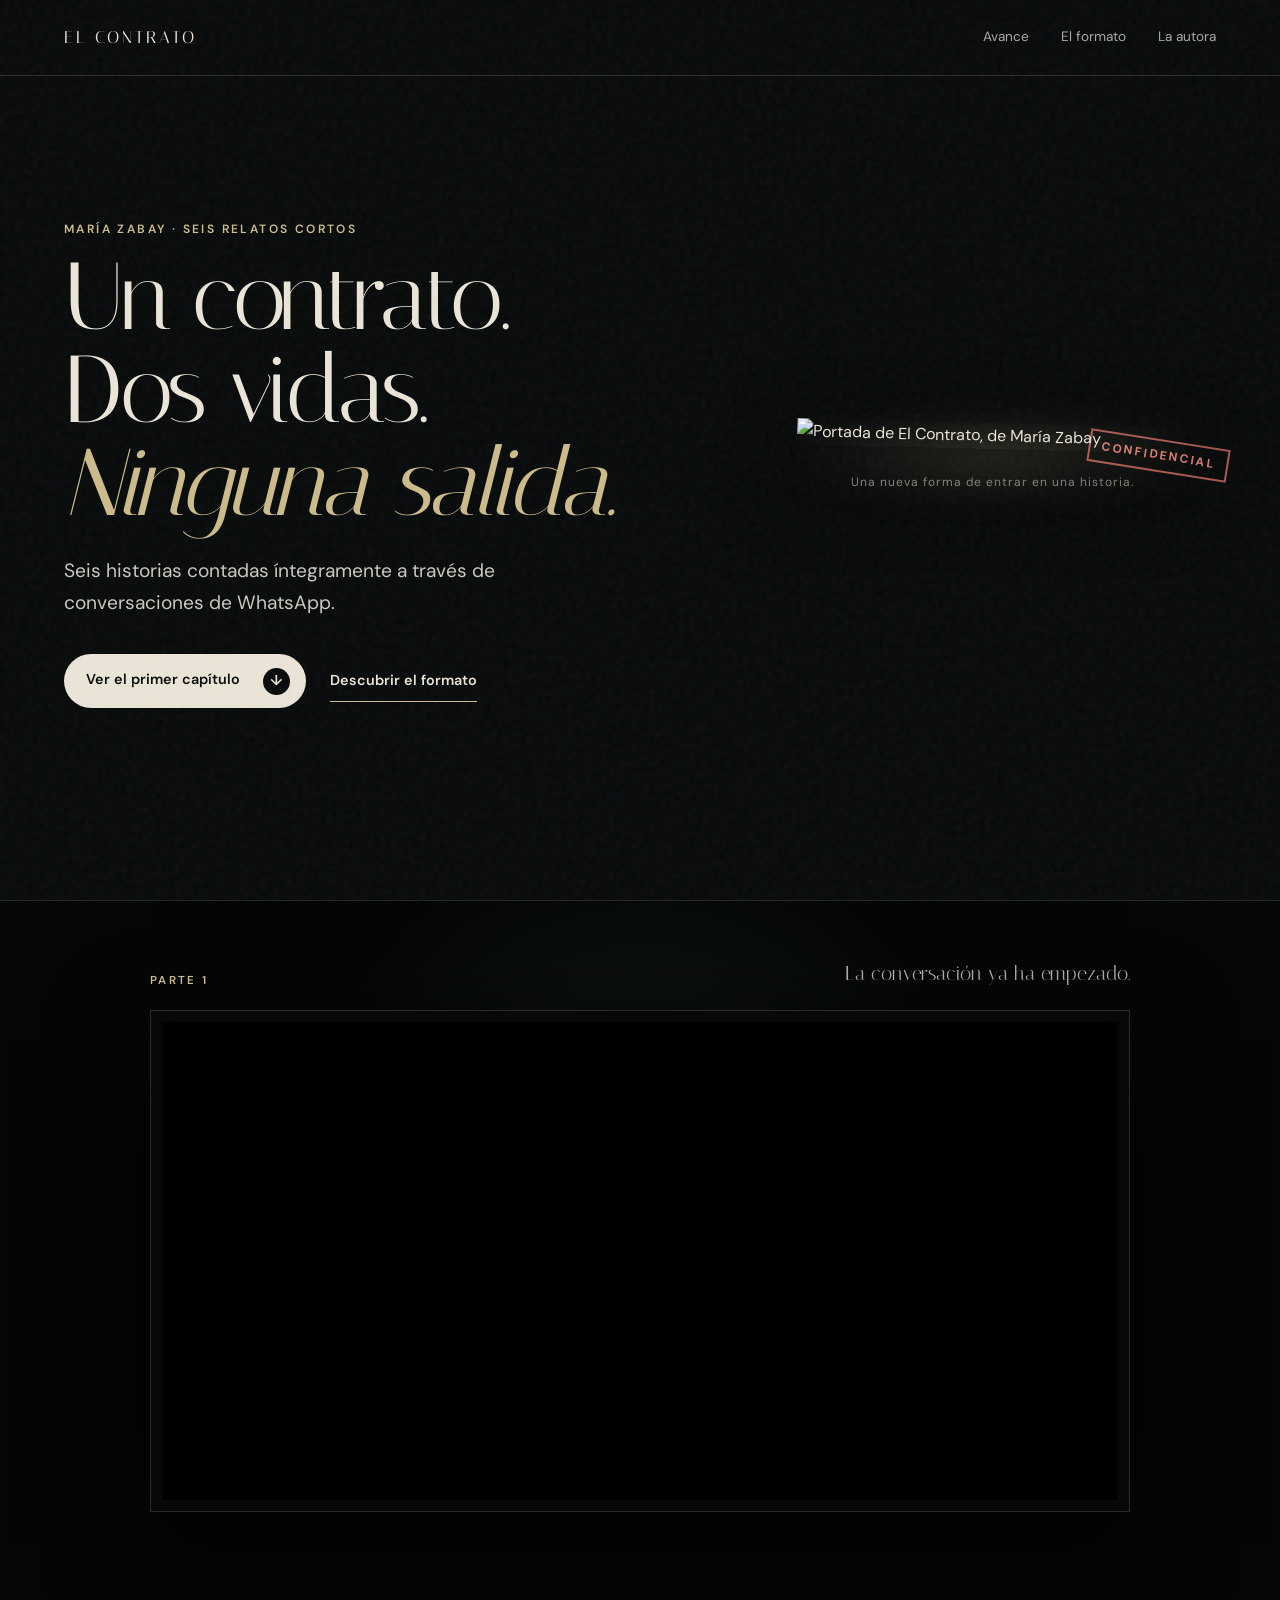
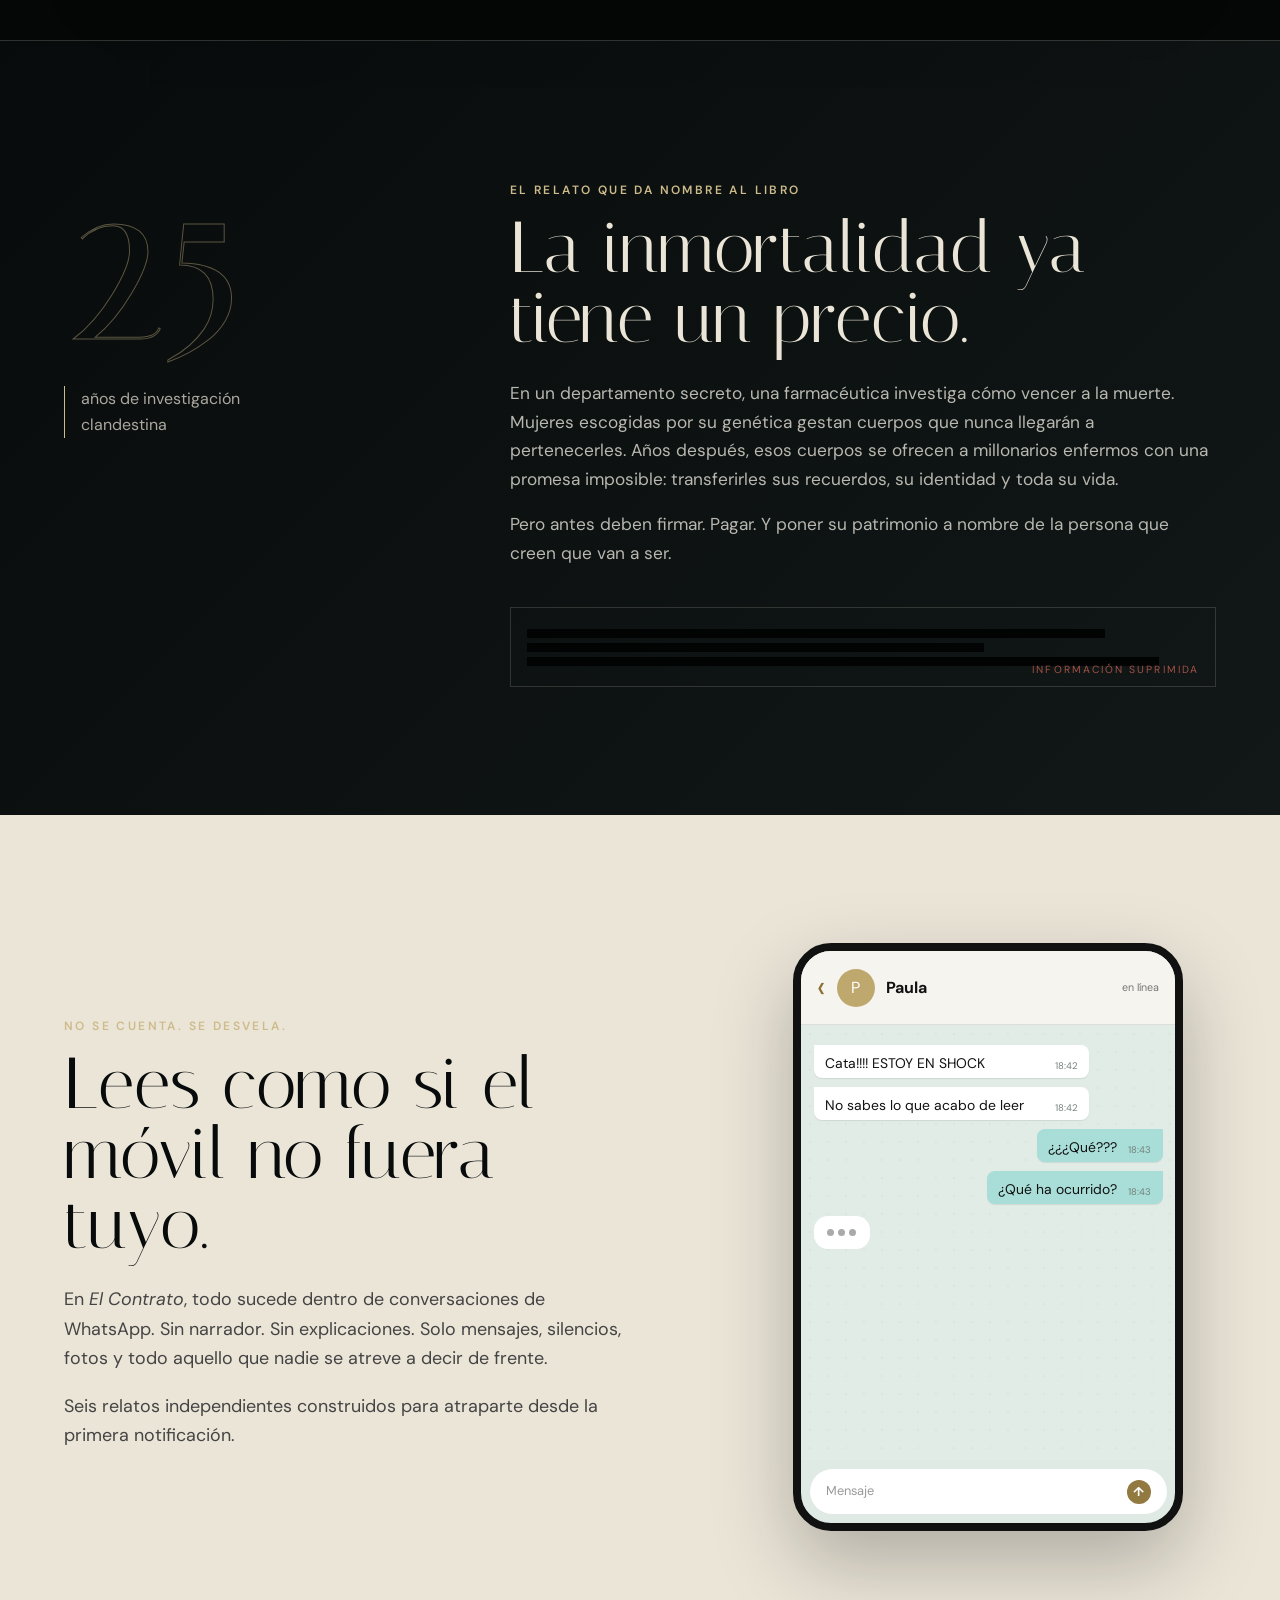
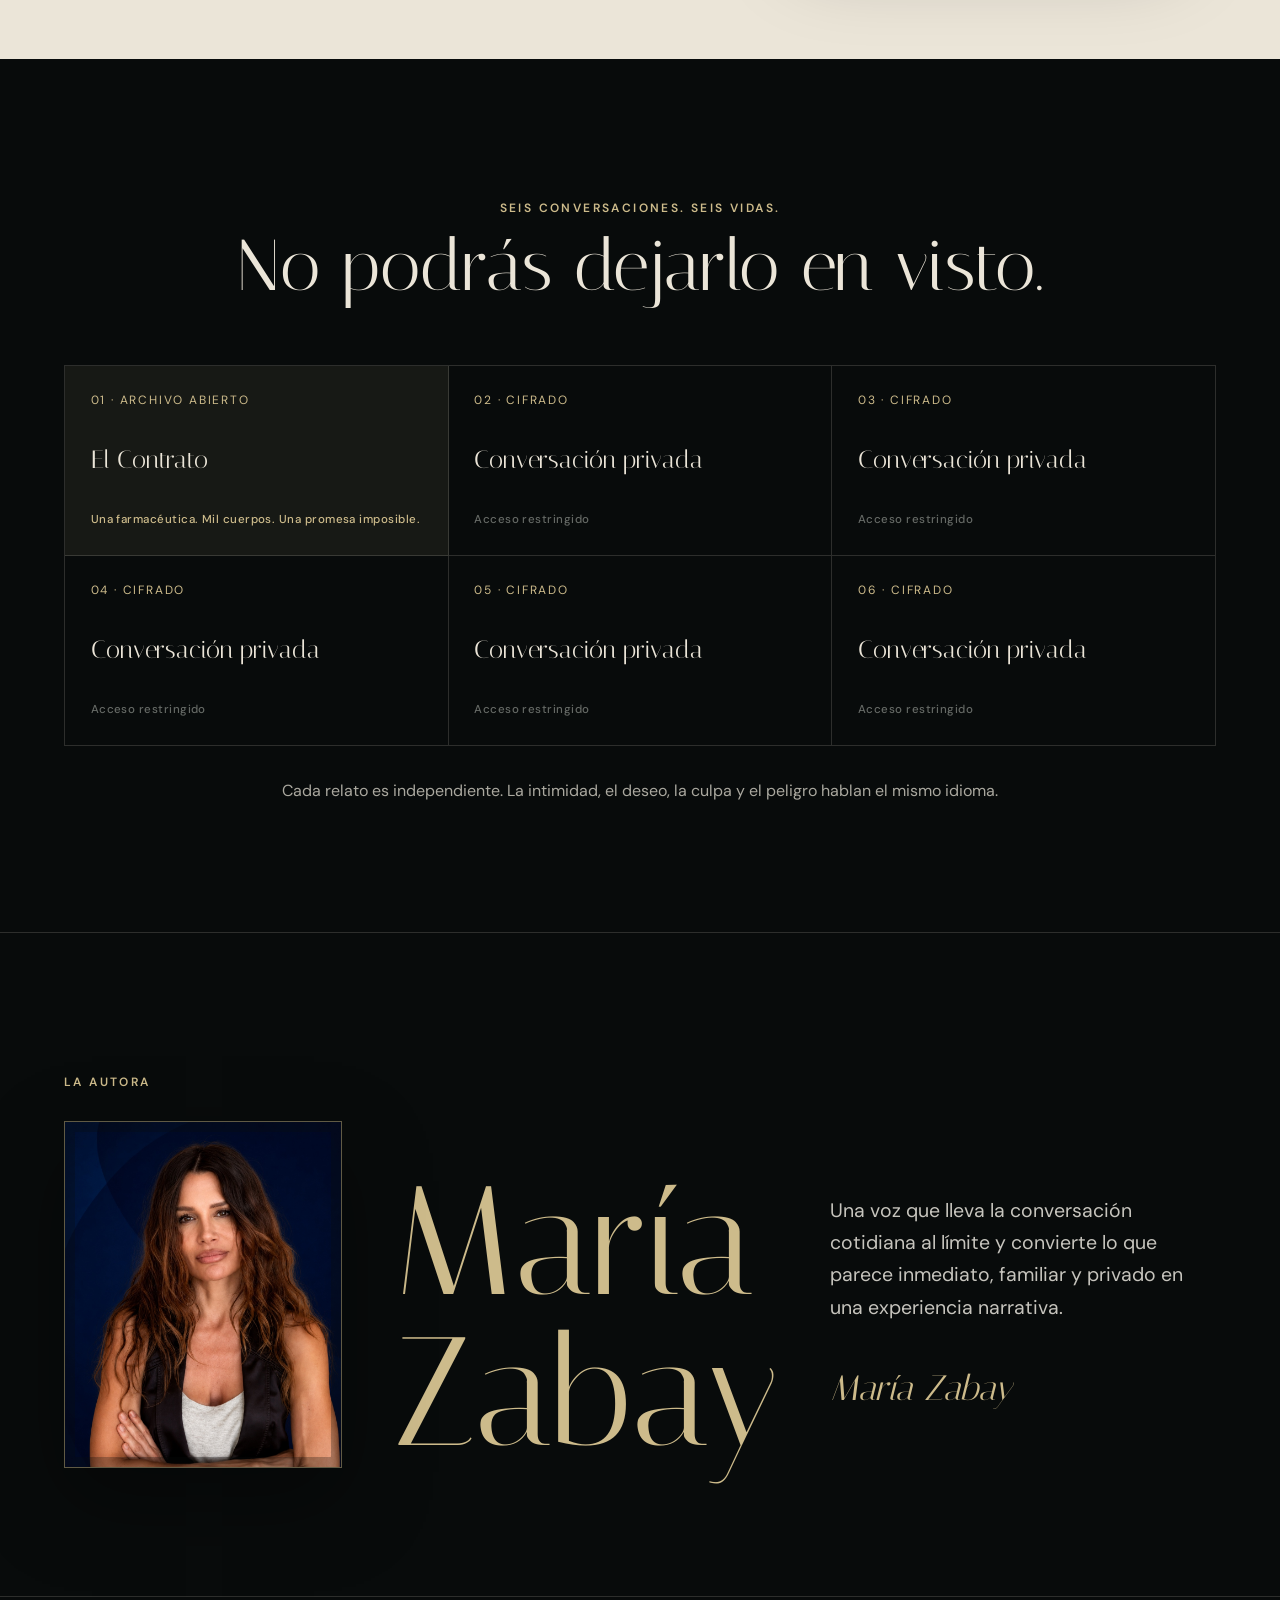
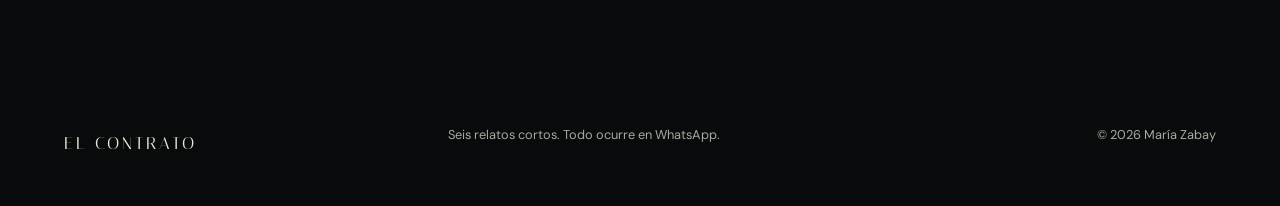
==== index.html @ 51f06c22 "Add files via upload" ====
<!doctype html>
<html lang="es">
<head>
  <meta charset="utf-8">
  <meta name="viewport" content="width=device-width, initial-scale=1">
  <title>El Contrato — María Zabay</title>
  <meta name="description" content="Seis relatos cortos contados íntegramente a través de conversaciones de WhatsApp. Una obra de María Zabay.">
  <meta name="theme-color" content="#080b0b">
  <link rel="preconnect" href="https://fonts.googleapis.com">
  <link rel="preconnect" href="https://fonts.gstatic.com" crossorigin>
  <link href="https://fonts.googleapis.com/css2?family=DM+Sans:wght@400;500;600&family=Italiana&display=swap" rel="stylesheet">
  <link rel="icon" type="image/svg+xml" href="data:image/svg+xml,%3Csvg xmlns='http://www.w3.org/2000/svg' viewBox='0 0 64 64'%3E%3Crect width='64' height='64' rx='14' fill='%23080b0b'/%3E%3Cpath d='M15 17h34v23H31l-10 8v-8h-6z' fill='none' stroke='%23cdbb8b' stroke-width='4'/%3E%3C/svg%3E">
  <link rel="stylesheet" href="styles.css">
</head>
<body>
  <header class="topbar">
    <a class="brand" href="#inicio" aria-label="El Contrato, inicio">EL CONTRATO</a>
    <nav aria-label="Navegación principal">
      <a href="#avance">Avance</a>
      <a href="#formato">El formato</a>
      <a href="#autora">La autora</a>
    </nav>
  </header>

  <main>
    <section class="hero classified" id="inicio">
      <div class="hero-copy reveal">
        <p class="eyebrow">MARÍA ZABAY · SEIS RELATOS CORTOS</p>
        <h1>Un contrato.<br>Dos vidas.<br><em>Ninguna salida.</em></h1>
        <p class="intro">Seis historias contadas íntegramente a través de conversaciones de WhatsApp.</p>
        <div class="actions">
          <a class="button primary" href="#avance">Ver el primer capítulo <span>↓</span></a>
          <a class="button text" href="#formato">Descubrir el formato</a>
        </div>
      </div>
      <figure class="cover-wrap reveal">
        <span class="stamp">CONFIDENCIAL</span>
        <div class="halo"></div>
        <img src="cover.png" alt="Portada de El Contrato, de María Zabay">
        <figcaption>Una nueva forma de entrar en una historia.</figcaption>
      </figure>
    </section>

    <section class="trailer trailer-first" id="avance" aria-label="Comienzo de El Contrato">
      <div class="video-label reveal"><span>PARTE 1</span><p>La conversación ya ha empezado.</p></div>
      <div class="video-frame reveal">
        <video controls playsinline preload="metadata" poster="cover.png">
          <source src="trailer.mp4" type="video/mp4">
          Tu navegador no puede reproducir este vídeo.
        </video>
      </div>
    </section>

    <section class="secret" aria-labelledby="secret-title">
      <div class="secret-index reveal"><span>25</span><p>años de investigación clandestina</p></div>
      <div class="secret-copy reveal">
        <p class="eyebrow">EL RELATO QUE DA NOMBRE AL LIBRO</p>
        <h2 id="secret-title">La inmortalidad ya tiene un precio.</h2>
        <p>En un departamento secreto, una farmacéutica investiga cómo vencer a la muerte. Mujeres escogidas por su genética gestan cuerpos que nunca llegarán a pertenecerles. Años después, esos cuerpos se ofrecen a millonarios enfermos con una promesa imposible: transferirles sus recuerdos, su identidad y toda su vida.</p>
        <p>Pero antes deben firmar. Pagar. Y poner su patrimonio a nombre de la persona que creen que van a ser.</p>
        <div class="redaction" aria-label="Información clasificada"><i></i><i></i><i></i><span>INFORMACIÓN SUPRIMIDA</span></div>
      </div>
    </section>

    <section class="format" id="formato">
      <div class="section-copy reveal">
        <p class="eyebrow">NO SE CUENTA. SE DESVELA.</p>
        <h2>Lees como si el móvil no fuera tuyo.</h2>
        <p>En <em>El Contrato</em>, todo sucede dentro de conversaciones de WhatsApp. Sin narrador. Sin explicaciones. Solo mensajes, silencios, fotos y todo aquello que nadie se atreve a decir de frente.</p>
        <p>Seis relatos independientes construidos para atraparte desde la primera notificación.</p>
      </div>

      <div class="phone reveal" aria-label="Ejemplo de una conversación de El Contrato">
        <div class="phone-head"><span class="back">‹</span><span class="avatar">P</span><strong>Paula</strong><span class="online">en línea</span></div>
        <div class="chat">
          <div class="message received">Cata!!!! ESTOY EN SHOCK <time>18:42</time></div>
          <div class="message received">No sabes lo que acabo de leer <time>18:42</time></div>
          <div class="message sent">¿¿¿Qué??? <time>18:43</time></div>
          <div class="message sent">¿Qué ha ocurrido? <time>18:43</time></div>
          <div class="typing" aria-label="Paula está escribiendo"><i></i><i></i><i></i></div>
        </div>
        <div class="composer"><span>Mensaje</span><b>↑</b></div>
      </div>
    </section>

    <section class="stories" aria-labelledby="stories-title">
      <div class="stories-head reveal">
        <p class="eyebrow">SEIS CONVERSACIONES. SEIS VIDAS.</p>
        <h2 id="stories-title">No podrás dejarlo en visto.</h2>
      </div>
      <div class="story-grid reveal">
        <article class="active-thread"><span>01 · ARCHIVO ABIERTO</span><p>El Contrato</p><b>Una farmacéutica. Mil cuerpos. Una promesa imposible.</b></article>
        <article><span>02 · CIFRADO</span><p>Conversación privada</p><b>Acceso restringido</b></article>
        <article><span>03 · CIFRADO</span><p>Conversación privada</p><b>Acceso restringido</b></article>
        <article><span>04 · CIFRADO</span><p>Conversación privada</p><b>Acceso restringido</b></article>
        <article><span>05 · CIFRADO</span><p>Conversación privada</p><b>Acceso restringido</b></article>
        <article><span>06 · CIFRADO</span><p>Conversación privada</p><b>Acceso restringido</b></article>
      </div>
      <p class="truth-note">Cada relato es independiente. La intimidad, el deseo, la culpa y el peligro hablan el mismo idioma.</p>
    </section>

    <section class="author" id="autora">
      <p class="eyebrow reveal">LA AUTORA</p>
      <div class="author-row reveal">
        <figure class="author-photo">
          <img src="maria-zabay.jpeg" alt="Retrato de María Zabay">
        </figure>
        <h2>María<br>Zabay</h2>
        <div>
          <p>Una voz que lleva la conversación cotidiana al límite y convierte lo que parece inmediato, familiar y privado en una experiencia narrativa.</p>
          <p class="signature">María Zabay</p>
        </div>
      </div>
    </section>
  </main>

  <footer>
    <a class="brand" href="#inicio">EL CONTRATO</a>
    <p>Seis relatos cortos. Todo ocurre en WhatsApp.</p>
    <p class="copyright">© <span id="year"></span> María Zabay</p>
  </footer>

  <script src="script.js"></script>
</body>
</html>
---- styles.css ----
:root {
  --ink: #080b0b;
  --panel: #101515;
  --paper: #ebe5d8;
  --muted: #aaa89f;
  --gold: #cdbb8b;
  --aqua: #a9ded8;
  --line: rgba(235,229,216,.16);
}
* { box-sizing: border-box; }
html { scroll-behavior: smooth; }
body { margin: 0; background: var(--ink); color: var(--paper); font-family: "DM Sans", sans-serif; font-size: 16px; line-height: 1.65; }
body::before { content:""; position: fixed; inset: 0; pointer-events: none; opacity:.05; z-index:9; background-image:url("data:image/svg+xml,%3Csvg viewBox='0 0 180 180' xmlns='http://www.w3.org/2000/svg'%3E%3Cfilter id='n'%3E%3CfeTurbulence type='fractalNoise' baseFrequency='.85' numOctaves='3' stitchTiles='stitch'/%3E%3C/filter%3E%3Crect width='100%25' height='100%25' filter='url(%23n)' opacity='.8'/%3E%3C/svg%3E"); }
a { color: inherit; text-decoration: none; }
.topbar { height: 76px; display:flex; align-items:center; justify-content:space-between; padding: 0 5vw; position:absolute; z-index:5; width:100%; border-bottom:1px solid var(--line); }
.brand { font-family:"Italiana", serif; letter-spacing:.18em; font-size:1.05rem; }
nav { display:flex; gap:2rem; color:var(--muted); font-size:.85rem; }
nav a:hover { color:var(--paper); }
main > section { padding: 8rem max(5vw, 2rem); }
.hero { min-height:100svh; padding-top:9rem; display:grid; grid-template-columns:1.1fr .8fr; align-items:center; gap:7vw; overflow:hidden; }
.eyebrow { color:var(--gold); letter-spacing:.2em; font-weight:600; font-size:.75rem; }
h1,h2 { font-family:"Italiana", serif; font-weight:400; line-height:.98; margin:.5rem 0 1.6rem; }
h1 { font-size:clamp(3.8rem, 7.4vw, 8rem); letter-spacing:-.035em; }
h1 em { color:var(--gold); font-weight:400; }
h2 { font-size:clamp(3rem, 5.6vw, 6rem); }
.intro { color:#cbc8bf; max-width:34rem; font-size:clamp(1.05rem, 1.5vw, 1.3rem); }
.actions { display:flex; align-items:center; gap:1.5rem; margin-top:2.2rem; }
.button { font-weight:600; font-size:.9rem; }
.button.primary { display:inline-flex; gap:1.4rem; background:var(--paper); color:var(--ink); padding:.85rem 1rem .85rem 1.4rem; border-radius:999px; }
.button.primary span { display:grid; place-items:center; width:1.7rem; height:1.7rem; border-radius:50%; background:var(--ink); color:var(--paper); }
.button.text { border-bottom:1px solid var(--gold); padding:.55rem 0; }
.cover-wrap { position:relative; margin:0 auto; width:min(100%, 390px); }
.stamp{position:absolute;z-index:3;right:-2.6rem;top:1rem;border:2px solid #a45147;color:#d57568;padding:.3rem .7rem;font-weight:700;font-size:.75rem;letter-spacing:.18em;transform:rotate(9deg);mix-blend-mode:screen}
.cover-wrap img { position:relative; width:100%; display:block; box-shadow:0 2rem 5rem #000; transform:rotate(1.5deg); }
.cover-wrap figcaption { text-align:center; color:var(--muted); font-size:.75rem; letter-spacing:.08em; margin-top:1.5rem; }
.halo { position:absolute; inset:15% -30%; background:radial-gradient(circle, rgba(205,187,139,.22), transparent 67%); filter:blur(20px); }
.secret{display:grid;grid-template-columns:.45fr 1fr;gap:10vw;border-top:1px solid var(--line);background:linear-gradient(135deg,#080b0b,#111817)}
.secret-index span{font-family:"Italiana",serif;font-size:clamp(8rem,18vw,16rem);line-height:.8;color:transparent;-webkit-text-stroke:1px rgba(205,187,139,.42)}
.secret-index p{color:var(--muted);max-width:12rem;border-left:1px solid var(--gold);padding-left:1rem;margin:2rem 0 0}
.secret-copy{max-width:52rem}.secret-copy>p:not(.eyebrow){max-width:44rem;color:#b8b7b0;font-size:1.08rem}.redaction{margin-top:2.5rem;position:relative;height:80px;border:1px solid var(--line);padding:1rem;overflow:hidden}.redaction i{display:block;background:#020303;height:9px;margin:5px 0}.redaction i:nth-child(1){width:86%}.redaction i:nth-child(2){width:68%}.redaction i:nth-child(3){width:94%}.redaction span{position:absolute;right:1rem;bottom:.5rem;color:#a45147;font-size:.65rem;letter-spacing:.2em}
.format { background:var(--paper); color:var(--ink); display:grid; grid-template-columns:1fr .8fr; gap:10vw; align-items:center; }
.format .section-copy { max-width:42rem; }
.format .section-copy > p:not(.eyebrow) { color:#444; font-size:1.12rem; max-width:38rem; }
.phone { width:min(100%, 390px); margin:auto; border:8px solid #111; border-radius:38px; overflow:hidden; background:#dfeae4; color:#111; box-shadow:0 2rem 5rem rgba(0,0,0,.25); }
.phone-head { height:74px; background:#f6f4ef; display:flex; align-items:center; gap:.7rem; padding:0 1rem; border-bottom:1px solid #ddd; }
.back { font-size:2rem; color:#8b7137; }.avatar{width:38px;height:38px;display:grid;place-items:center;border-radius:50%;background:#bfa86d;color:white}.phone-head strong{line-height:1}.online{font-size:.67rem;color:#777;margin-left:auto}
.chat { min-height:435px; padding:1.2rem .8rem; display:flex; flex-direction:column; gap:.55rem; background:linear-gradient(rgba(225,236,230,.9),rgba(225,236,230,.9)),radial-gradient(#98aaa2 1px,transparent 1px); background-size:auto, 18px 18px; }
.message { max-width:79%; padding:.6rem .7rem .35rem; font-size:.87rem; line-height:1.3; border-radius:8px; box-shadow:0 1px 1px rgba(0,0,0,.08); }
.message time { float:right; font-size:.6rem; color:#73807a; margin:.35rem 0 0 .7rem; }
.received { background:#fff; border-top-left-radius:0; }.sent{background:var(--aqua);align-self:flex-end;border-top-right-radius:0}
.typing { background:#fff; border-radius:14px; width:56px; padding:.8rem; display:flex; gap:4px; margin-top:.2rem; }
.typing i { width:7px;height:7px;border-radius:50%;background:#aaa;animation:blink 1.3s infinite; }.typing i:nth-child(2){animation-delay:.2s}.typing i:nth-child(3){animation-delay:.4s}
@keyframes blink{0%,60%,100%{opacity:.25;transform:translateY(0)}30%{opacity:1;transform:translateY(-3px)}}
.composer { margin:.55rem; padding:.65rem 1rem; background:#fff;border-radius:999px;color:#999;display:flex;justify-content:space-between;font-size:.8rem}.composer b{background:#927940;color:white;border-radius:50%;width:24px;height:24px;display:grid;place-items:center}
.stories { text-align:center; }
.stories-head { max-width:58rem; margin:0 auto 4rem; }
.story-grid { display:grid; grid-template-columns:repeat(3,1fr); text-align:left; border-top:1px solid var(--line); border-left:1px solid var(--line); }
.story-grid article { min-height:190px; padding:1.6rem; border-right:1px solid var(--line); border-bottom:1px solid var(--line); display:flex;flex-direction:column;justify-content:space-between;transition:.3s ease; }
.story-grid article:hover { background:rgba(205,187,139,.08); transform:translateY(-3px); }
.story-grid span { color:var(--gold); font-size:.75rem; letter-spacing:.15em; }
.story-grid p { font-family:"Italiana",serif; font-size:1.55rem; line-height:1.25; max-width:17rem; }
.story-grid b{color:#656965;font-size:.72rem;font-weight:500;letter-spacing:.04em}.story-grid .active-thread{background:rgba(205,187,139,.08)}.story-grid .active-thread b{color:var(--gold)}
.truth-note { color:var(--muted); max-width:48rem; margin:2rem auto 0; }
.trailer { background:#0e1313; display:grid; grid-template-columns:.65fr 1.1fr; gap:7vw; align-items:center; }
.trailer-first { position:relative; display:block; padding-top:3.5rem; border-top:1px solid var(--line); background:radial-gradient(circle at 50% 35%,rgba(169,222,216,.08),transparent 42%),#050707; }
.trailer-first .video-frame { width:min(100%,980px); margin:0 auto; }
.video-label { width:min(100%,980px); margin:0 auto 1.25rem; display:flex; justify-content:space-between; align-items:end; color:var(--muted); }
.video-label span { color:var(--gold); font-size:.72rem; font-weight:600; letter-spacing:.2em; }
.video-label p { margin:0; font-family:"Italiana",serif; font-size:1.25rem; }
.trailer-copy p:last-child { color:var(--muted); }
.video-frame { padding:.7rem; border:1px solid var(--line); background:#070909; box-shadow:0 2rem 6rem #000; }
video { display:block; width:100%; max-height:78svh; background:#000; }
.author { border-top:1px solid var(--line); }
.author-row { display:grid; grid-template-columns:.72fr .8fr 1fr; align-items:end; gap:4vw; }
.author-photo { position:relative; margin:1rem 0 0; aspect-ratio:4/5; overflow:hidden; border:1px solid rgba(205,187,139,.45); box-shadow:0 2rem 5rem rgba(0,0,0,.35); }
.author-photo::after { content:""; position:absolute; inset:0; box-shadow:inset 0 0 0 10px rgba(8,11,11,.28); pointer-events:none; }
.author-photo img { width:100%; height:100%; display:block; object-fit:cover; object-position:center 32%; }
.author-row h2 { font-size:clamp(5rem, 12vw, 11rem); margin:1rem 0 0; color:var(--gold); }
.author-row > div { max-width:34rem; font-size:1.22rem; color:#c6c4bd; padding-bottom:1rem; }
.signature { font-family:"Italiana",serif; color:var(--gold); font-size:2.2rem; font-style:italic; }
footer { min-height:210px; border-top:1px solid var(--line); padding:3rem 5vw; display:grid; grid-template-columns:1fr 1fr 1fr; align-items:end; color:var(--muted); font-size:.8rem; }
footer .brand { color:var(--paper); }.copyright{text-align:right}
.reveal { opacity:0; transform:translateY(24px); transition:opacity .8s ease, transform .8s ease; }.reveal.visible{opacity:1;transform:none}
@media(max-width:800px){
  .topbar{height:64px}.topbar nav{display:none}.hero{grid-template-columns:1fr;padding-top:7.5rem;gap:4rem}.hero-copy{text-align:center}.intro{margin-inline:auto}.actions{justify-content:center;flex-wrap:wrap}.cover-wrap{width:min(76vw,340px)}
  main > section{padding:6rem 1.25rem}.format,.trailer,.author-row,.secret{grid-template-columns:1fr;gap:3rem}.secret-index{display:flex;align-items:end;gap:1.5rem}.secret-index span{font-size:9rem}.secret-index p{margin:0 0 .5rem}.format .section-copy{text-align:center}.story-grid{grid-template-columns:1fr 1fr}.story-grid article{min-height:170px}.trailer-copy{text-align:center}.author-photo{width:min(100%,420px);margin-inline:auto}.author-row h2{font-size:5rem;text-align:center}.author-row>div{font-size:1.05rem;text-align:center;margin-inline:auto}footer{grid-template-columns:1fr;gap:1rem;text-align:center}.copyright{text-align:center}
}
@media(max-width:480px){h1{font-size:3.35rem}.story-grid{grid-template-columns:1fr}.story-grid article{min-height:140px}.phone{border-width:6px;border-radius:32px}.chat{min-height:390px}.actions{flex-direction:column}}
@media(prefers-reduced-motion:reduce){html{scroll-behavior:auto}.reveal{opacity:1;transform:none;transition:none}.typing i{animation:none}}
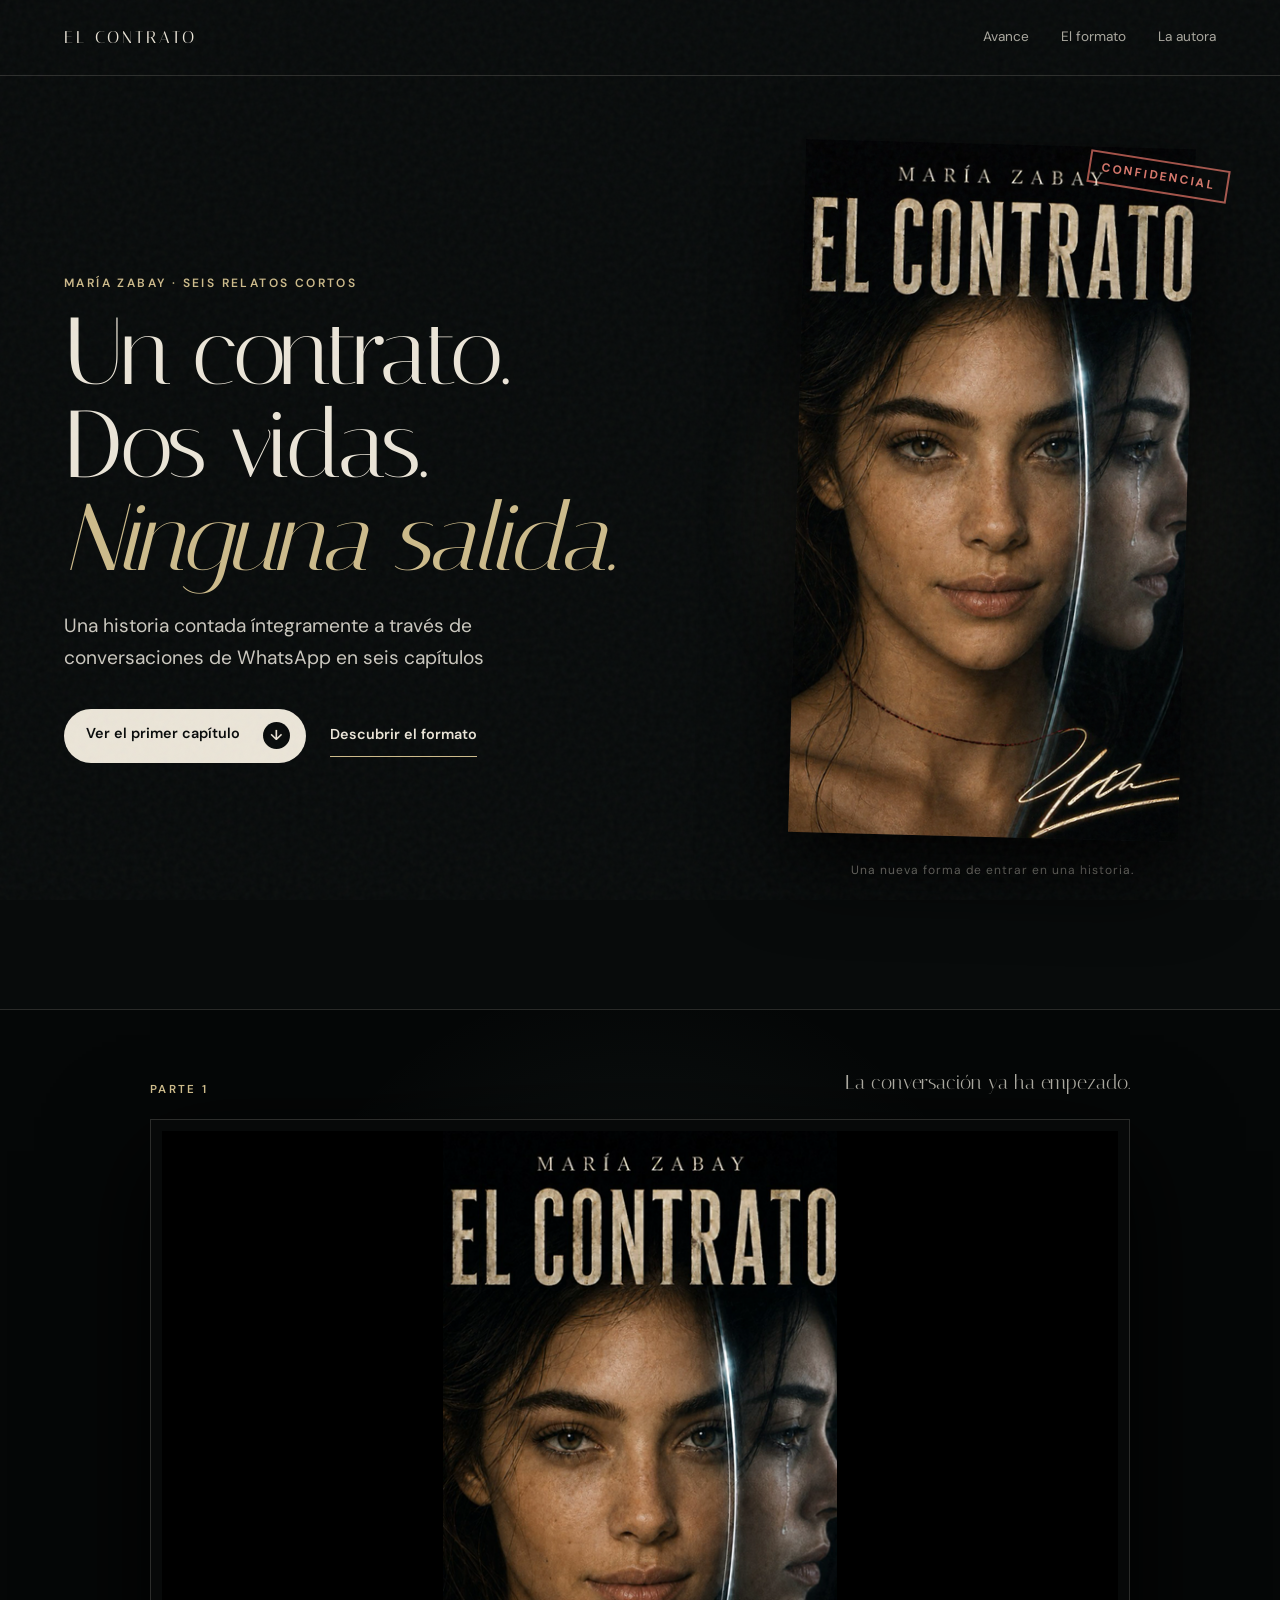
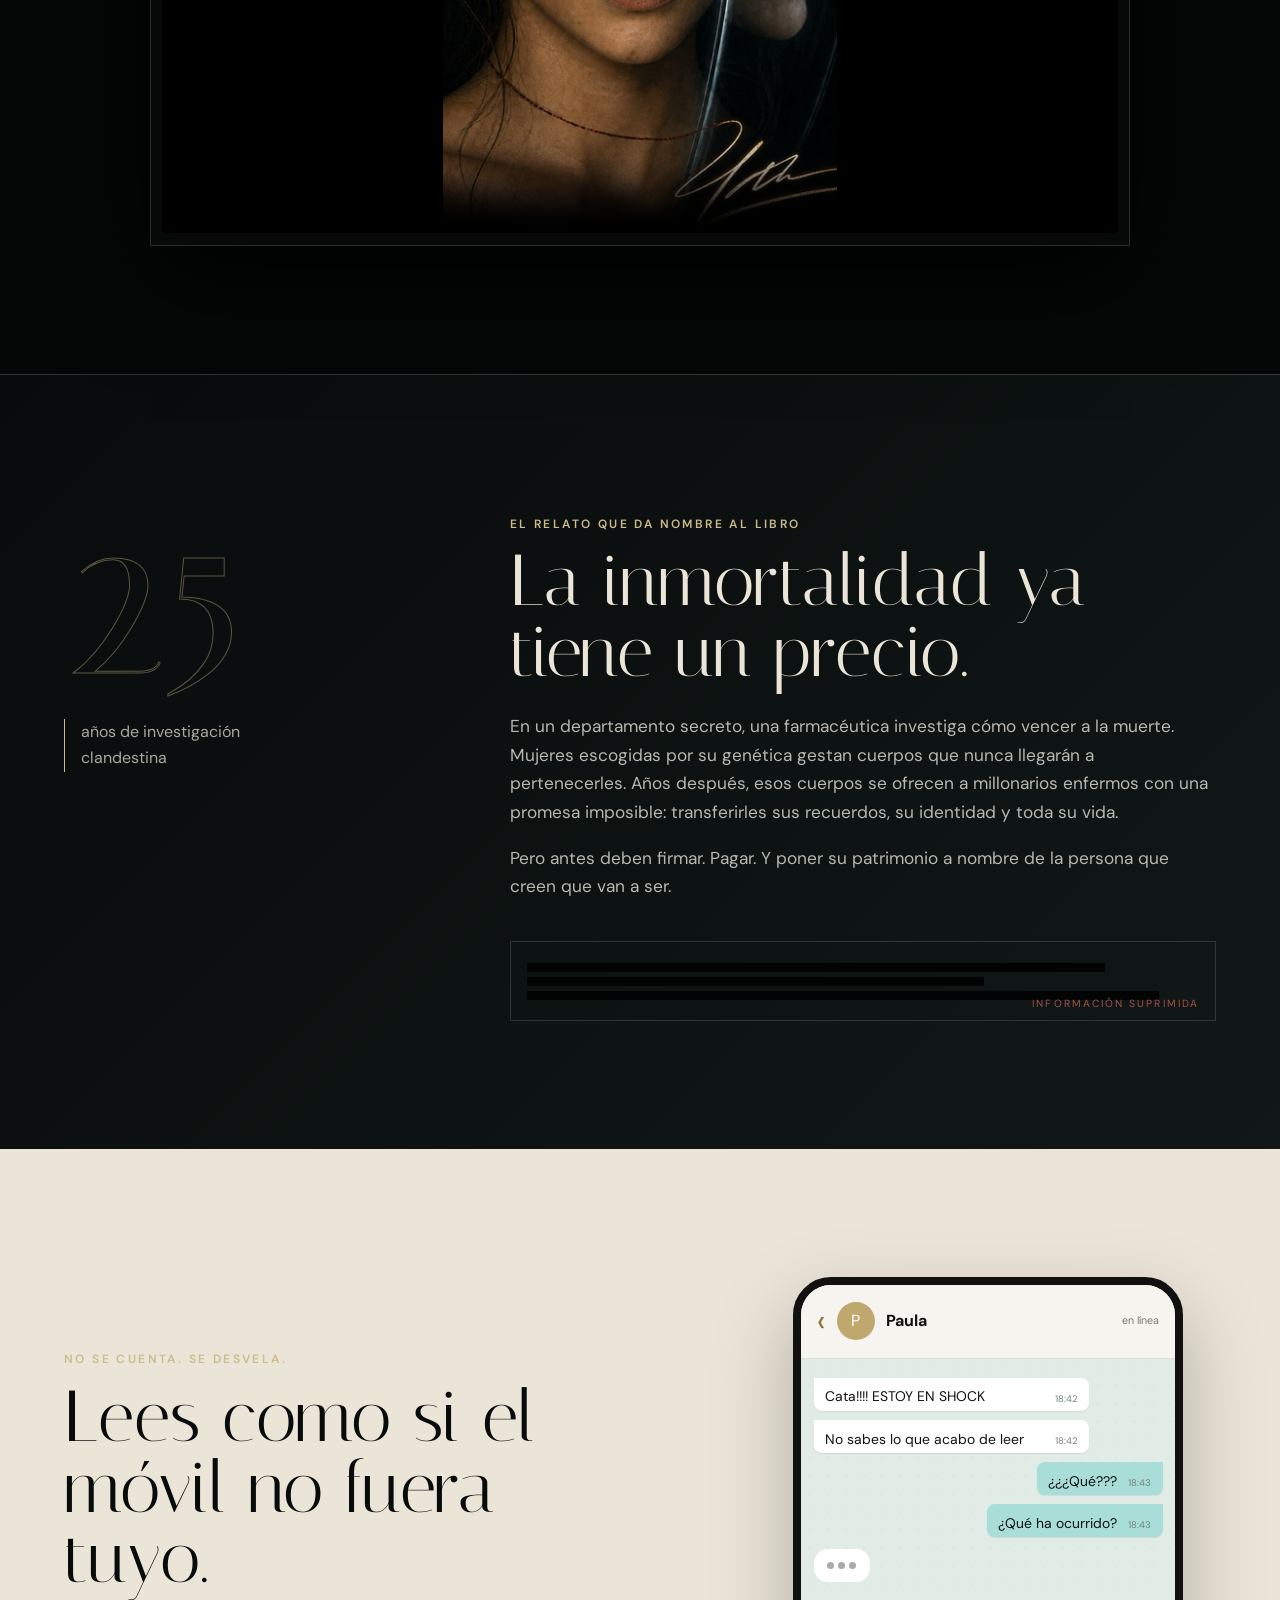
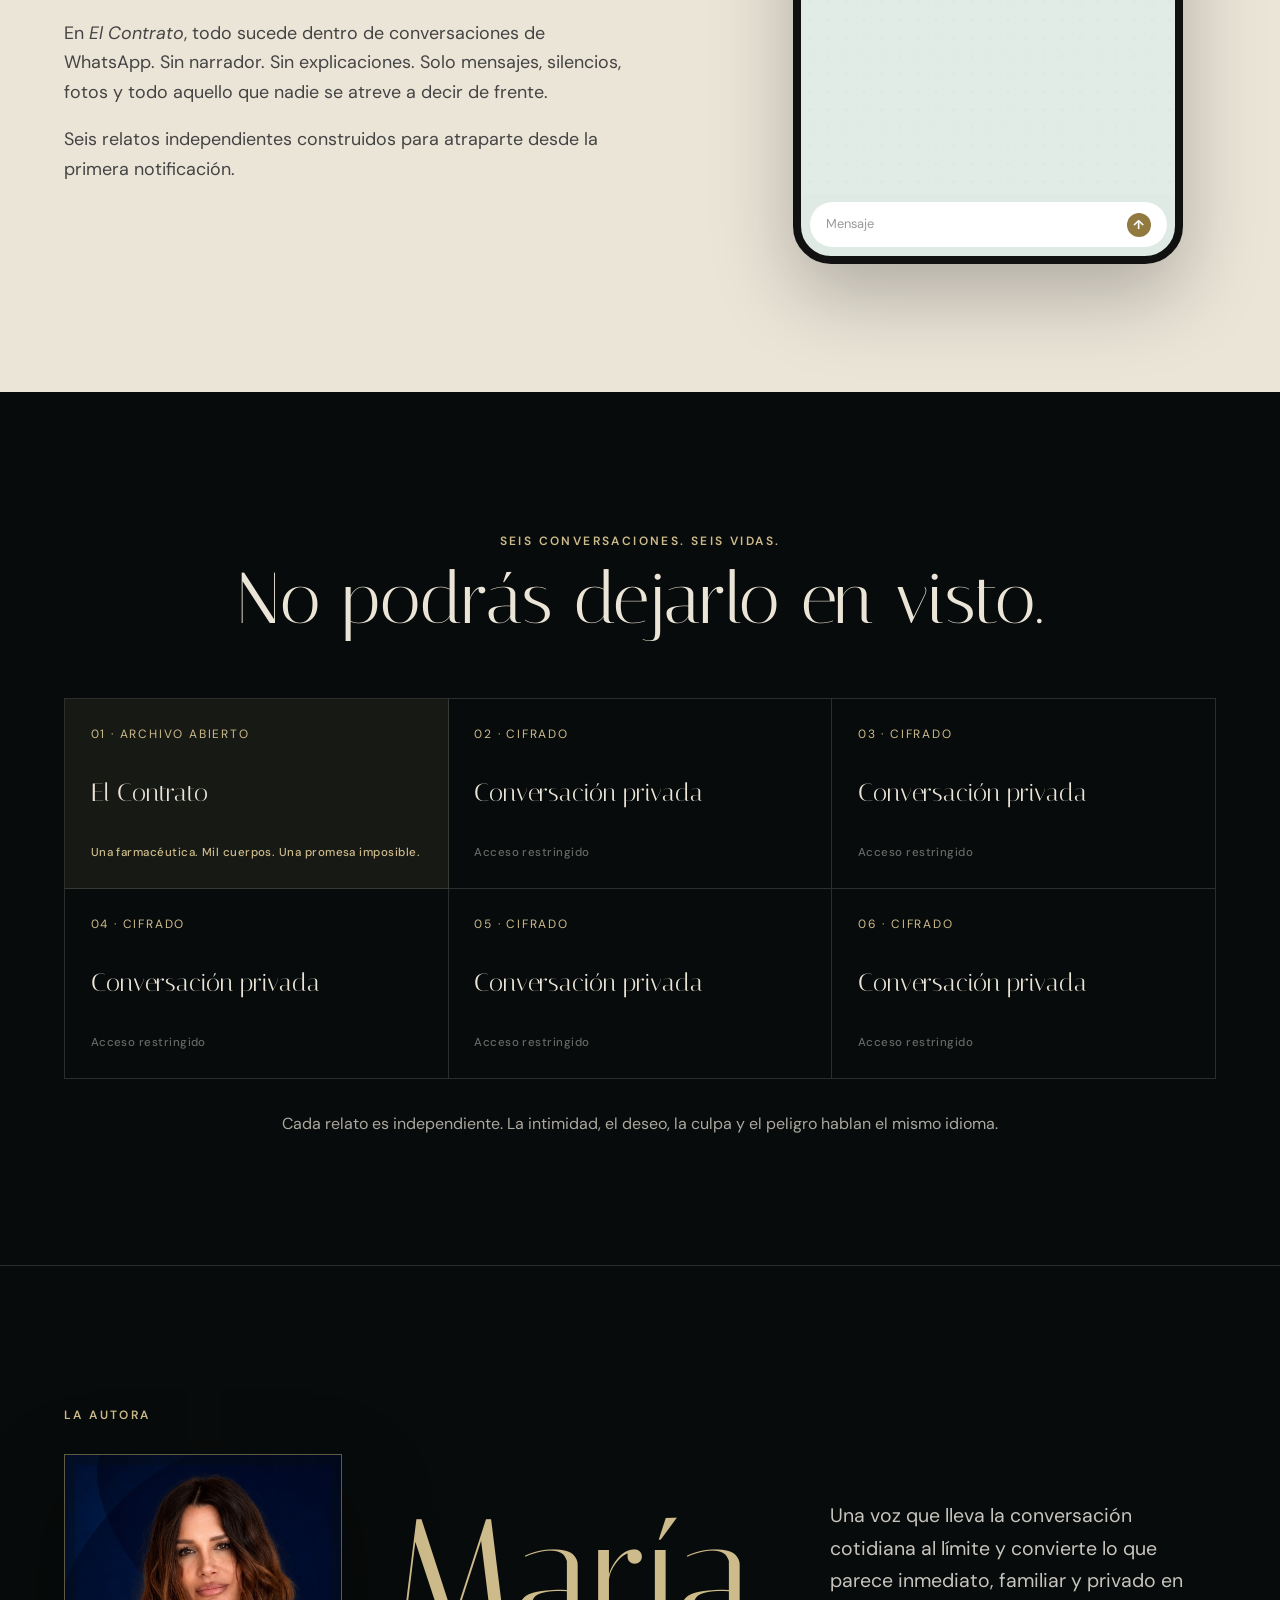
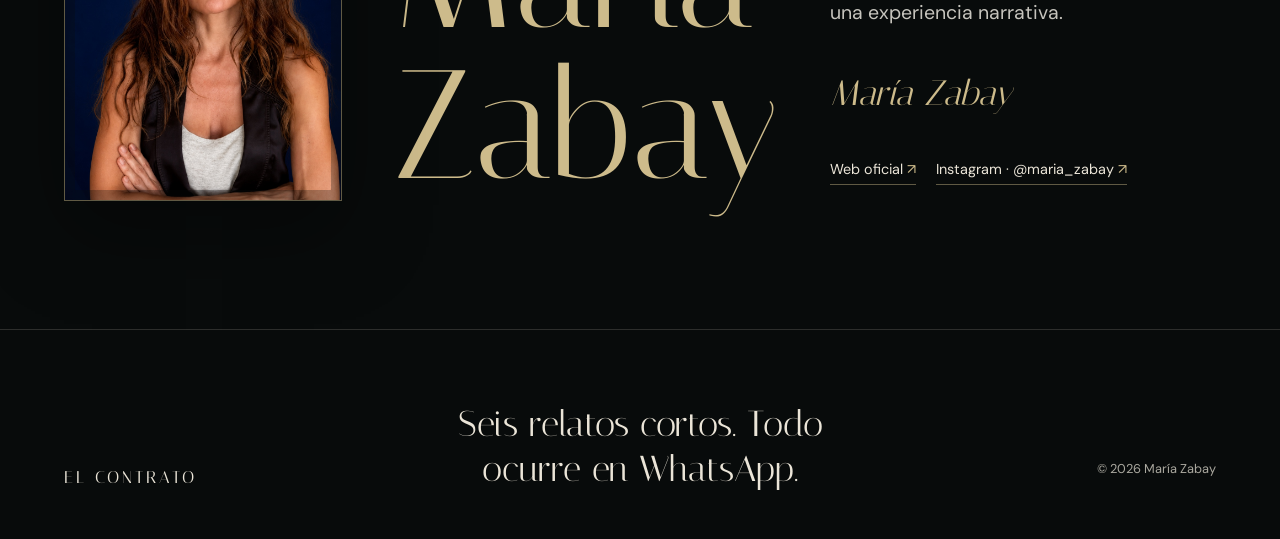
==== commit 17ded916: "Add files via upload" ====
--- a/index.html
+++ b/index.html
@@ -27,7 +27,7 @@
       <div class="hero-copy reveal">
         <p class="eyebrow">MARÍA ZABAY · SEIS RELATOS CORTOS</p>
         <h1>Un contrato.<br>Dos vidas.<br><em>Ninguna salida.</em></h1>
-        <p class="intro">Seis historias contadas íntegramente a través de conversaciones de WhatsApp.</p>
+        <p class="intro">Una historia contada íntegramente a través de conversaciones de WhatsApp en seis capítulos</p>
         <div class="actions">
           <a class="button primary" href="#avance">Ver el primer capítulo <span>↓</span></a>
           <a class="button text" href="#formato">Descubrir el formato</a>
@@ -109,6 +109,10 @@
         <div>
           <p>Una voz que lleva la conversación cotidiana al límite y convierte lo que parece inmediato, familiar y privado en una experiencia narrativa.</p>
           <p class="signature">María Zabay</p>
+          <div class="author-links">
+            <a href="https://www.mariazabay.com/" rel="noopener" target="_blank">Web oficial <span>↗</span></a>
+            <a href="https://www.instagram.com/maria_zabay/" rel="noopener" target="_blank">Instagram · @maria_zabay <span>↗</span></a>
+          </div>
         </div>
       </div>
     </section>
@@ -116,7 +120,7 @@
 
   <footer>
     <a class="brand" href="#inicio">EL CONTRATO</a>
-    <p>Seis relatos cortos. Todo ocurre en WhatsApp.</p>
+    <p class="footer-tagline">Seis relatos cortos. Todo ocurre en WhatsApp.</p>
     <p class="copyright">© <span id="year"></span> María Zabay</p>
   </footer>
 
--- a/styles.css
+++ b/styles.css
@@ -78,12 +78,18 @@
 .author-row h2 { font-size:clamp(5rem, 12vw, 11rem); margin:1rem 0 0; color:var(--gold); }
 .author-row > div { max-width:34rem; font-size:1.22rem; color:#c6c4bd; padding-bottom:1rem; }
 .signature { font-family:"Italiana",serif; color:var(--gold); font-size:2.2rem; font-style:italic; }
+.author-links { display:flex; flex-wrap:wrap; gap:.75rem 1.25rem; margin-top:1.25rem; }
+.author-links a { color:var(--paper); font-size:.9rem; border-bottom:1px solid rgba(205,187,139,.45); padding-bottom:.2rem; transition:color .2s ease,border-color .2s ease; }
+.author-links a:hover { color:var(--gold); border-color:var(--gold); }
+.author-links span { color:var(--gold); }
 footer { min-height:210px; border-top:1px solid var(--line); padding:3rem 5vw; display:grid; grid-template-columns:1fr 1fr 1fr; align-items:end; color:var(--muted); font-size:.8rem; }
-footer .brand { color:var(--paper); }.copyright{text-align:right}
+footer .brand { color:var(--paper); }
+.footer-tagline { margin:0; font-family:"Italiana",serif; color:var(--paper); font-size:clamp(1.8rem, 2.8vw, 2.6rem); line-height:1.25; text-align:center; justify-self:center; }
+.copyright{text-align:right}
 .reveal { opacity:0; transform:translateY(24px); transition:opacity .8s ease, transform .8s ease; }.reveal.visible{opacity:1;transform:none}
 @media(max-width:800px){
   .topbar{height:64px}.topbar nav{display:none}.hero{grid-template-columns:1fr;padding-top:7.5rem;gap:4rem}.hero-copy{text-align:center}.intro{margin-inline:auto}.actions{justify-content:center;flex-wrap:wrap}.cover-wrap{width:min(76vw,340px)}
-  main > section{padding:6rem 1.25rem}.format,.trailer,.author-row,.secret{grid-template-columns:1fr;gap:3rem}.secret-index{display:flex;align-items:end;gap:1.5rem}.secret-index span{font-size:9rem}.secret-index p{margin:0 0 .5rem}.format .section-copy{text-align:center}.story-grid{grid-template-columns:1fr 1fr}.story-grid article{min-height:170px}.trailer-copy{text-align:center}.author-photo{width:min(100%,420px);margin-inline:auto}.author-row h2{font-size:5rem;text-align:center}.author-row>div{font-size:1.05rem;text-align:center;margin-inline:auto}footer{grid-template-columns:1fr;gap:1rem;text-align:center}.copyright{text-align:center}
+  main > section{padding:6rem 1.25rem}.format,.trailer,.author-row,.secret{grid-template-columns:1fr;gap:3rem}.secret-index{display:flex;align-items:end;gap:1.5rem}.secret-index span{font-size:9rem}.secret-index p{margin:0 0 .5rem}.format .section-copy{text-align:center}.story-grid{grid-template-columns:1fr 1fr}.story-grid article{min-height:170px}.trailer-copy{text-align:center}.author-photo{width:min(100%,420px);margin-inline:auto}.author-row h2{font-size:5rem;text-align:center}.author-row>div{font-size:1.05rem;text-align:center;margin-inline:auto}.author-links{justify-content:center}footer{grid-template-columns:1fr;gap:1rem;text-align:center}.footer-tagline{font-size:1.75rem}.copyright{text-align:center}
 }
 @media(max-width:480px){h1{font-size:3.35rem}.story-grid{grid-template-columns:1fr}.story-grid article{min-height:140px}.phone{border-width:6px;border-radius:32px}.chat{min-height:390px}.actions{flex-direction:column}}
 @media(prefers-reduced-motion:reduce){html{scroll-behavior:auto}.reveal{opacity:1;transform:none;transition:none}.typing i{animation:none}}
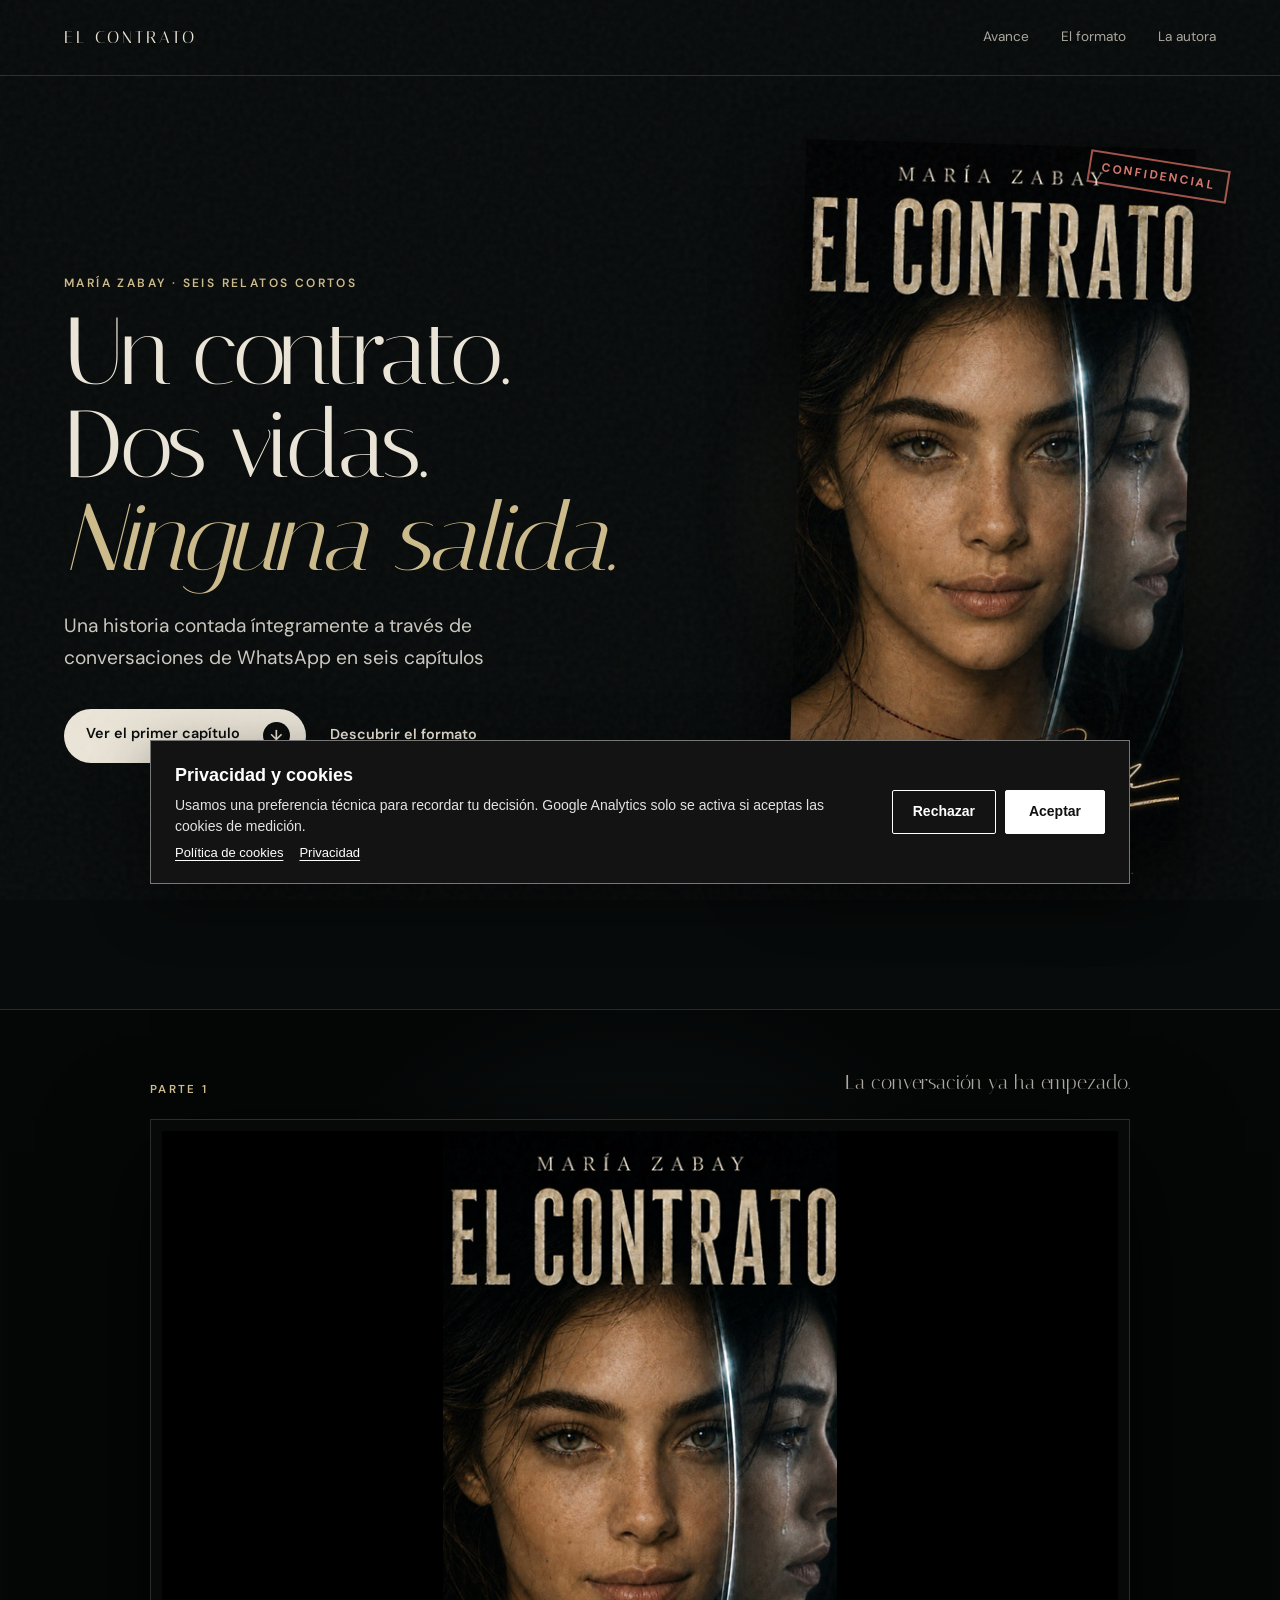
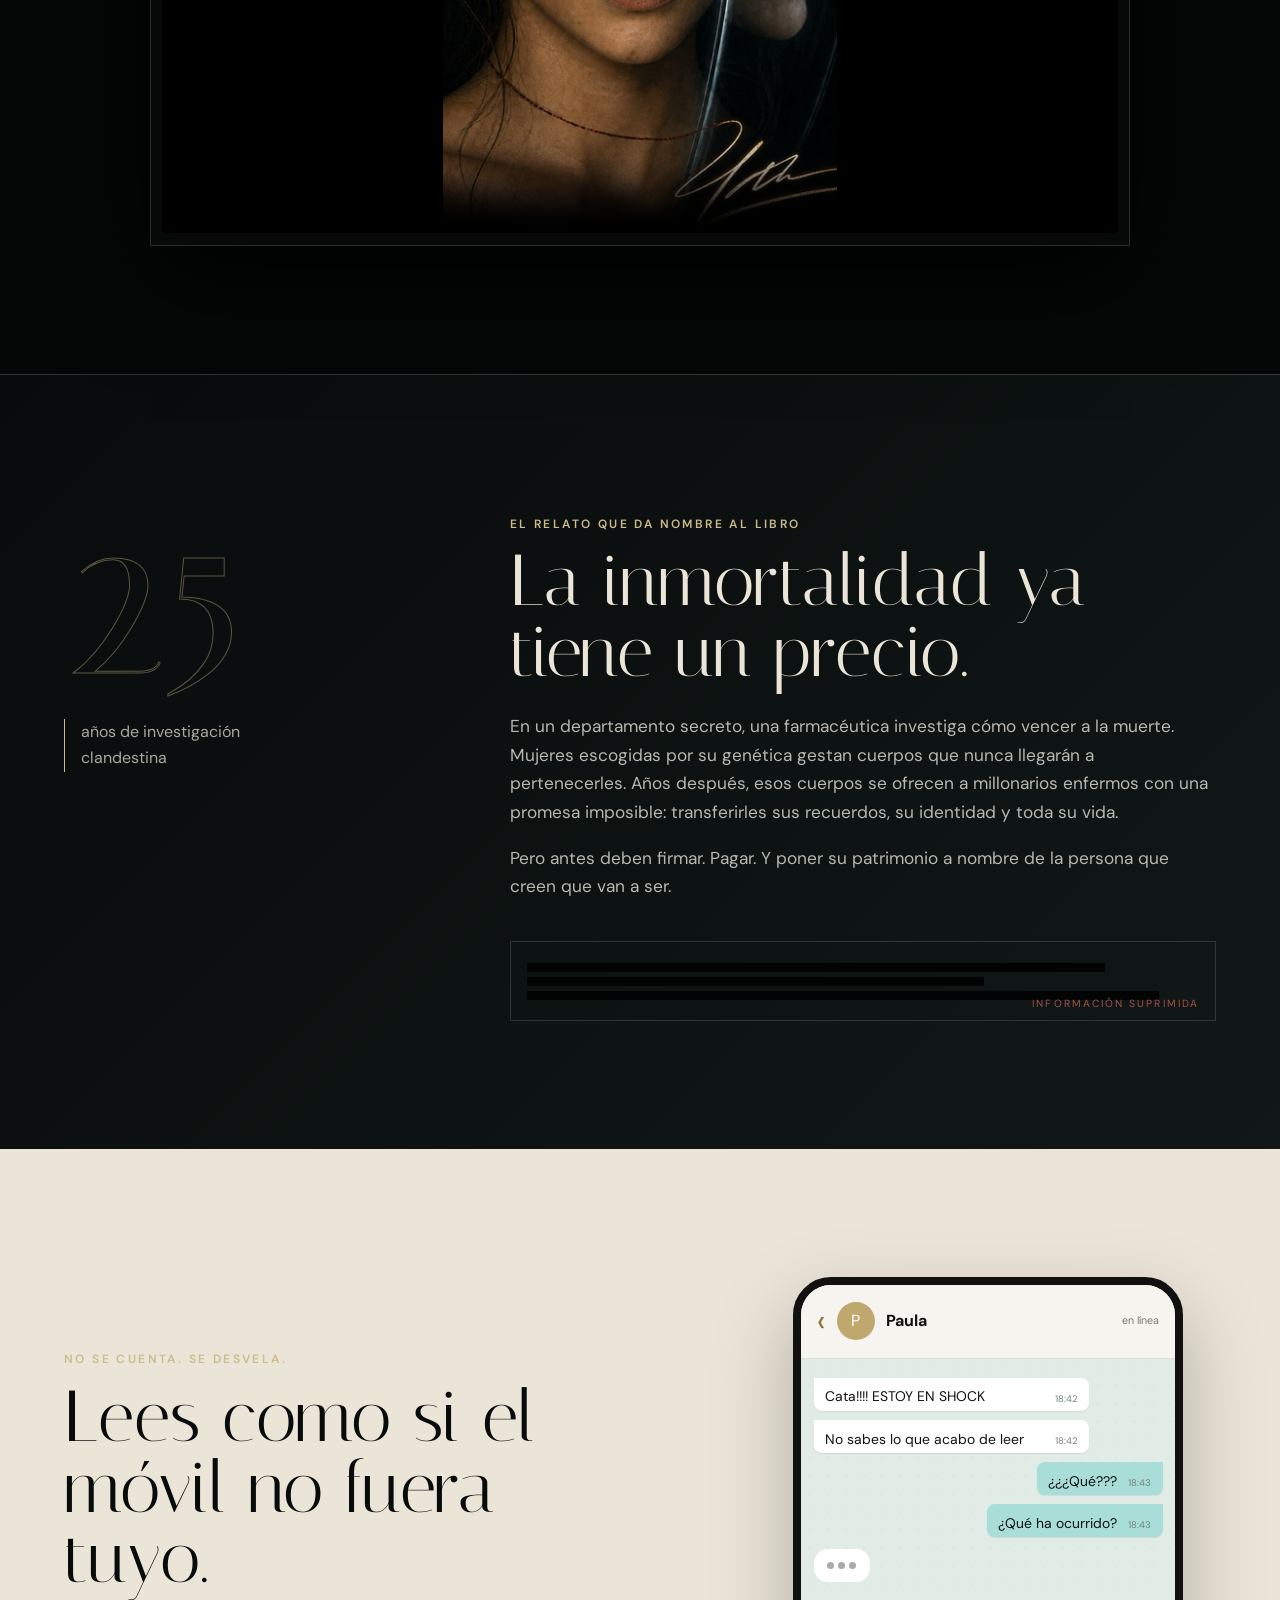
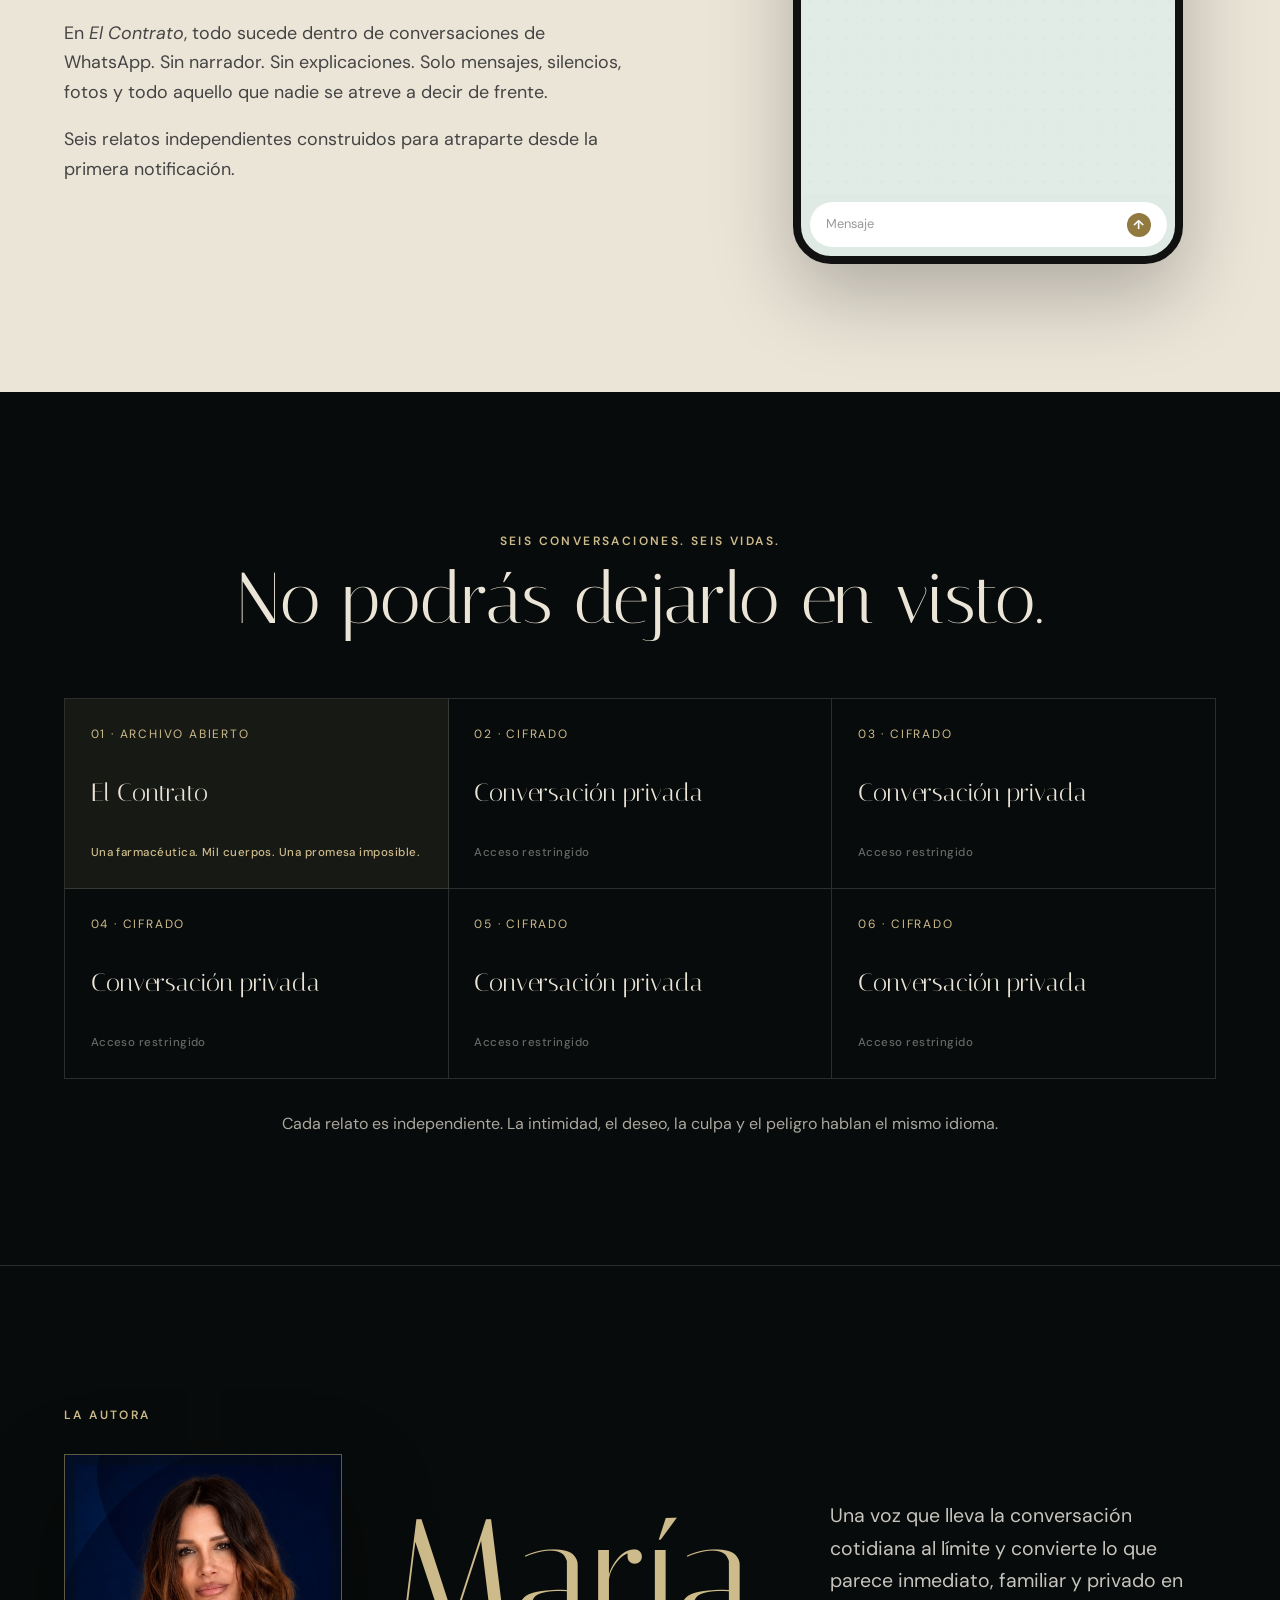
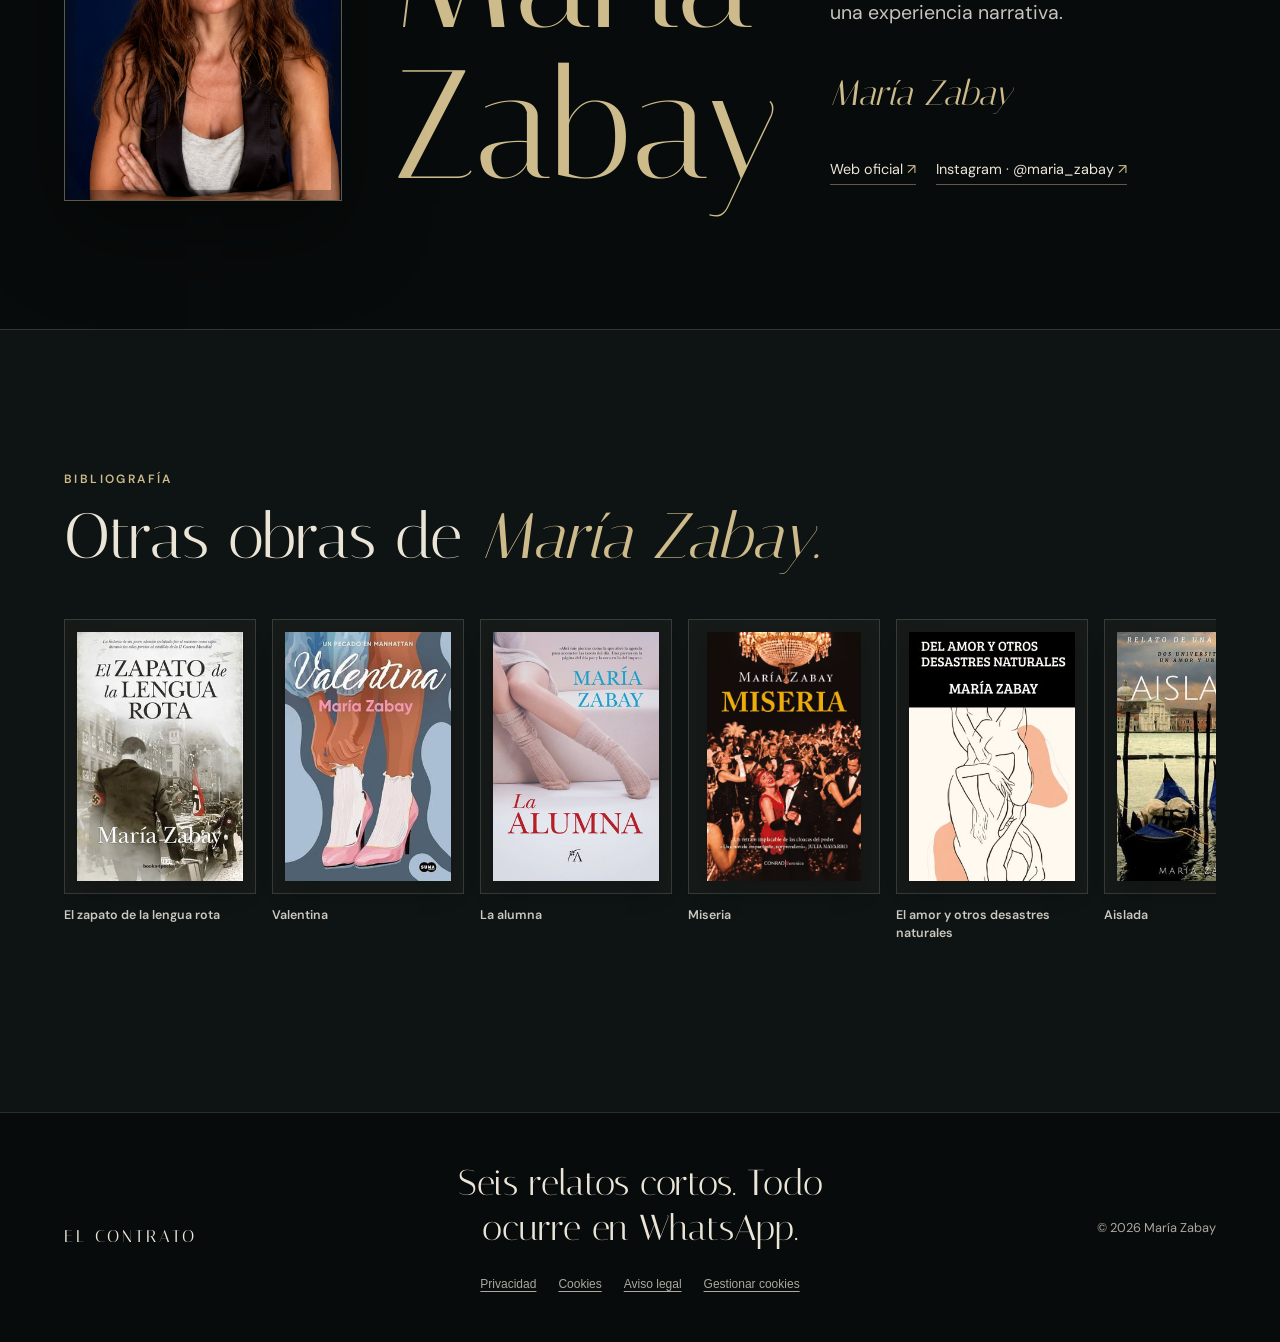
==== commit 44158dd7: "Add files via upload" ====
--- a/index.html
+++ b/index.html
@@ -3,14 +3,40 @@
 <head>
   <meta charset="utf-8">
   <meta name="viewport" content="width=device-width, initial-scale=1">
-  <title>El Contrato — María Zabay</title>
-  <meta name="description" content="Seis relatos cortos contados íntegramente a través de conversaciones de WhatsApp. Una obra de María Zabay.">
+  <title>El contrato: seis relatos por WhatsApp | María Zabay</title>
+  
   <meta name="theme-color" content="#080b0b">
   <link rel="preconnect" href="https://fonts.googleapis.com">
   <link rel="preconnect" href="https://fonts.gstatic.com" crossorigin>
   <link href="https://fonts.googleapis.com/css2?family=DM+Sans:wght@400;500;600&family=Italiana&display=swap" rel="stylesheet">
   <link rel="icon" type="image/svg+xml" href="data:image/svg+xml,%3Csvg xmlns='http://www.w3.org/2000/svg' viewBox='0 0 64 64'%3E%3Crect width='64' height='64' rx='14' fill='%23080b0b'/%3E%3Cpath d='M15 17h34v23H31l-10 8v-8h-6z' fill='none' stroke='%23cdbb8b' stroke-width='4'/%3E%3C/svg%3E">
   <link rel="stylesheet" href="styles.css">
+
+<!-- Metadatos SEO y redes sociales -->
+<meta name="description" content="Seis relatos cortos contados íntegramente a través de conversaciones de WhatsApp. Una obra de María Zabay.">
+<meta name="robots" content="index,follow,max-image-preview:large,max-snippet:-1">
+<link rel="canonical" href="https://elcontrato.mariazabay.com/">
+<meta property="og:type" content="book">
+<meta property="og:locale" content="es_ES">
+<meta property="og:site_name" content="El contrato · María Zabay">
+<meta property="og:title" content="El contrato: seis relatos por WhatsApp | María Zabay">
+<meta property="og:description" content="Seis relatos cortos contados íntegramente a través de conversaciones de WhatsApp. Una obra de María Zabay.">
+<meta property="og:url" content="https://elcontrato.mariazabay.com/">
+<meta property="og:image" content="https://elcontrato.mariazabay.com/assets/og-image.jpg">
+<meta property="og:image:secure_url" content="https://elcontrato.mariazabay.com/assets/og-image.jpg">
+<meta property="og:image:type" content="image/jpeg">
+<meta property="og:image:width" content="1200">
+<meta property="og:image:height" content="630">
+<meta property="og:image:alt" content="El contrato, libro de María Zabay">
+<meta name="twitter:card" content="summary_large_image">
+<meta name="twitter:title" content="El contrato: seis relatos por WhatsApp | María Zabay">
+<meta name="twitter:description" content="Seis relatos cortos contados íntegramente a través de conversaciones de WhatsApp. Una obra de María Zabay.">
+<meta name="twitter:image" content="https://elcontrato.mariazabay.com/assets/og-image.jpg">
+<meta name="twitter:image:alt" content="El contrato, de María Zabay">
+<script type="application/ld+json">{"@context":"https://schema.org","@graph":[{"@type":"WebSite","@id":"https://elcontrato.mariazabay.com/#website","name":"El contrato · María Zabay","url":"https://elcontrato.mariazabay.com/","inLanguage":"es"},{"@type":"WebPage","@id":"https://elcontrato.mariazabay.com/#webpage","name":"El contrato: seis relatos por WhatsApp | María Zabay","description":"Seis relatos cortos contados íntegramente a través de conversaciones de WhatsApp. Una obra de María Zabay.","url":"https://elcontrato.mariazabay.com/","inLanguage":"es","isPartOf":{"@id":"https://elcontrato.mariazabay.com/#website"},"mainEntity":{"@id":"https://elcontrato.mariazabay.com/#book"}},{"@type":"Person","@id":"https://www.mariazabay.com/#maria-zabay","name":"María Zabay","url":"https://www.mariazabay.com/"},{"@type":"Book","@id":"https://elcontrato.mariazabay.com/#book","name":"El contrato","author":{"@id":"https://www.mariazabay.com/#maria-zabay"},"url":"https://elcontrato.mariazabay.com/","image":"https://elcontrato.mariazabay.com/cover.png","inLanguage":"es","description":"Seis relatos cortos contados íntegramente a través de conversaciones de WhatsApp. Una obra de María Zabay."}]}</script>
+
+<link rel="stylesheet" href="assets/site-consent.css">
+<script defer src="assets/site-consent.js" data-root=""></script>
 </head>
 <body>
   <header class="topbar">
@@ -116,13 +142,32 @@
         </div>
       </div>
     </section>
+
+    <section class="other-books" aria-labelledby="other-books-title">
+      <p class="eyebrow">BIBLIOGRAFÍA</p>
+      <h2 id="other-books-title">Otras obras de <em>María Zabay.</em></h2>
+      <div class="book-shelf" role="list" aria-label="Otras obras de la autora">
+        <div class="shelf-book" role="listitem"><div class="shelf-cover"><img src="assets/libros/el-zapato-de-la-lengua-rota.jpg" alt="Portada de El zapato de la lengua rota" loading="lazy"></div><p>El zapato de la lengua rota</p></div>
+        <div class="shelf-book" role="listitem"><a class="shelf-link" href="https://valentina.mariazabay.com/" target="_blank" rel="noopener noreferrer" aria-label="Visitar la web de Valentina"><div class="shelf-cover"><img src="assets/libros/valentina-bibliografia.jpg" alt="Portada de Valentina" loading="lazy"></div><p>Valentina</p></a></div>
+        <div class="shelf-book" role="listitem"><div class="shelf-cover"><img src="assets/libros/la-alumna.jpg" alt="Portada de La alumna" loading="lazy"></div><p>La alumna</p></div>
+        <div class="shelf-book" role="listitem"><a class="shelf-link" href="https://miseria.mariazabay.com/" target="_blank" rel="noopener noreferrer" aria-label="Visitar la web de Miseria"><div class="shelf-cover"><img src="assets/libros/miseria.jpg" alt="Portada de Miseria" loading="lazy"></div><p>Miseria</p></a></div>
+        <div class="shelf-book" role="listitem"><div class="shelf-cover"><img src="assets/libros/el-amor-y-otros-desastres-naturales.jpg" alt="Portada de El amor y otros desastres naturales" loading="lazy"></div><p>El amor y otros desastres naturales</p></div>
+        <div class="shelf-book" role="listitem"><div class="shelf-cover"><img src="assets/libros/aislada.jpg" alt="Portada de Aislada" loading="lazy"></div><p>Aislada</p></div>
+        <div class="shelf-book" role="listitem"><div class="shelf-cover"><img src="assets/libros/manhattan.jpg" alt="Portada de Manhattan" loading="lazy"></div><p>Manhattan</p></div>
+        <div class="shelf-book" role="listitem"><div class="shelf-cover"><img src="assets/libros/diosas-de-papel.jpg" alt="Portada de Diosas de papel" loading="lazy"></div><p>Diosas de papel</p></div>
+        <div class="shelf-book" role="listitem"><div class="shelf-cover"><img src="assets/libros/breve-historia-de-la-especie-humana.jpg" alt="Portada de Breve historia de la especie humana" loading="lazy"></div><p>Breve historia de la especie humana</p></div>
+        <div class="shelf-book" role="listitem"><div class="shelf-cover"><img src="assets/libros/un-viaje-al-exito.jpg" alt="Portada de Un viaje al éxito" loading="lazy"></div><p>Un viaje al éxito</p></div>
+        <div class="shelf-book" role="listitem"><div class="shelf-cover"><img src="assets/libros/liderar-con-la-palabra.jpg" alt="Portada de Liderar con la palabra" loading="lazy"></div><p>Liderar con la palabra</p></div>
+        <div class="shelf-book" role="listitem"><div class="shelf-cover"><img src="assets/libros/todos-contra-el-bullying.jpg" alt="Portada de Todos contra el bullying" loading="lazy"></div><p>Todos contra el bullying</p></div>
+      </div>
+    </section>
   </main>
 
   <footer>
     <a class="brand" href="#inicio">EL CONTRATO</a>
     <p class="footer-tagline">Seis relatos cortos. Todo ocurre en WhatsApp.</p>
     <p class="copyright">© <span id="year"></span> María Zabay</p>
-  </footer>
+  <nav class="mz-footer-legal" aria-label="Información legal"><a href="politica-de-privacidad.html">Privacidad</a><a href="politica-de-cookies.html">Cookies</a><a href="aviso-legal.html">Aviso legal</a><a href="#cookie-preferences" data-mz-cookie-settings>Gestionar cookies</a></nav></footer>
 
   <script src="script.js"></script>
 </body>
--- a/styles.css
+++ b/styles.css
@@ -93,3 +93,22 @@
 }
 @media(max-width:480px){h1{font-size:3.35rem}.story-grid{grid-template-columns:1fr}.story-grid article{min-height:140px}.phone{border-width:6px;border-radius:32px}.chat{min-height:390px}.actions{flex-direction:column}}
 @media(prefers-reduced-motion:reduce){html{scroll-behavior:auto}.reveal{opacity:1;transform:none;transition:none}.typing i{animation:none}}
+
+/* Bibliografía de María Zabay, integrada en el estilo de El Contrato */
+.other-books{background:#0e1313;border-top:1px solid var(--line)}
+.other-books h2{font-size:clamp(2.8rem,5vw,5.5rem);margin:.5rem 0 2rem;line-height:1.08}
+.other-books h2 em{color:var(--gold);font-weight:400}
+.other-books .book-shelf{display:flex;gap:16px;overflow-x:auto;scroll-snap-type:x mandatory;padding:1rem 2px 2rem;scrollbar-color:var(--gold) #182020}
+.other-books .shelf-book{flex:0 0 clamp(158px,15vw,205px);scroll-snap-align:start;min-width:0}
+.other-books .shelf-cover{height:275px;display:flex;align-items:center;justify-content:center;padding:12px;border:1px solid var(--line);background:#161b1a;transition:border-color .2s ease,transform .2s ease}
+.other-books .shelf-book img{display:block;max-height:100%;max-width:100%;object-fit:contain;box-shadow:0 10px 22px rgba(0,0,0,.24)}
+.other-books .shelf-book p{font-size:.78rem;font-weight:600;line-height:1.4;margin:13px 0 10px;color:#cbc8bf}
+.other-books .shelf-link{display:block;color:inherit;text-decoration:none}
+.other-books .shelf-link:hover .shelf-cover{border-color:var(--gold);transform:translateY(-3px)}
+.other-books .shelf-link:hover p{color:var(--gold)}
+.other-books .shelf-link:focus-visible{outline:2px solid var(--gold);outline-offset:5px}
+@media(max-width:800px){.other-books .shelf-cover{height:235px}.other-books .shelf-book{flex-basis:155px}}
+@media(prefers-reduced-motion:reduce){.other-books .shelf-cover{transition:none}}
+
+/* Pie legal añadido sin modificar las columnas originales */
+footer > .mz-footer-legal{grid-column:1 / -1;justify-self:center;margin-top:24px}
--- a/assets/site-consent.css
+++ b/assets/site-consent.css
@@ -0,0 +1,13 @@
+/* Aislado: estas clases no afectan el diseño original. */
+.mz-consent-panel[hidden]{display:none!important}
+.mz-consent-panel{position:fixed;left:16px;right:16px;bottom:16px;z-index:2147483000;max-width:980px;margin:0 auto;padding:0;border:1px solid #777;background:#131313;color:#fff;box-shadow:0 18px 60px rgba(0,0,0,.45);font:400 14px/1.5 Arial,Helvetica,sans-serif;text-align:left;letter-spacing:normal}
+.mz-consent-panel *{box-sizing:border-box}
+.mz-consent-inner{display:flex;align-items:center;justify-content:space-between;gap:26px;padding:21px 24px}
+.mz-consent-copy{flex:1;min-width:0}.mz-consent-copy strong{font-size:18px;color:#fff}.mz-consent-copy p{margin:6px 0;color:#e3e3e3;line-height:1.5;max-width:660px}
+.mz-consent-links{display:flex;flex-wrap:wrap;gap:16px}.mz-consent-links a{color:#fff;text-decoration:underline;text-underline-offset:3px;font:400 13px/1.5 Arial,Helvetica,sans-serif}
+.mz-consent-actions{display:flex;flex-shrink:0;gap:9px}.mz-consent-actions button{appearance:none;border:1px solid #fff;padding:11px 20px;min-width:100px;min-height:44px;cursor:pointer;border-radius:2px;font:600 14px/1.2 Arial,Helvetica,sans-serif;letter-spacing:normal}
+.mz-consent-reject{color:#fff;background:transparent}.mz-consent-accept{color:#111;background:#fff}
+.mz-consent-actions button:focus-visible,.mz-consent-links a:focus-visible{outline:3px solid #edc783;outline-offset:3px}
+.mz-footer-legal{display:flex;align-items:center;justify-content:center;gap:12px 22px;flex-wrap:wrap;font:400 12px/1.6 Arial,Helvetica,sans-serif;letter-spacing:normal;text-transform:none}
+.mz-footer-legal a{color:inherit;text-decoration:underline;text-underline-offset:3px}
+@media(max-width:670px){.mz-consent-panel{left:10px;right:10px;bottom:10px}.mz-consent-inner{flex-direction:column;align-items:stretch;gap:14px;padding:16px}.mz-consent-actions{width:100%}.mz-consent-actions button{flex:1;min-width:0}}
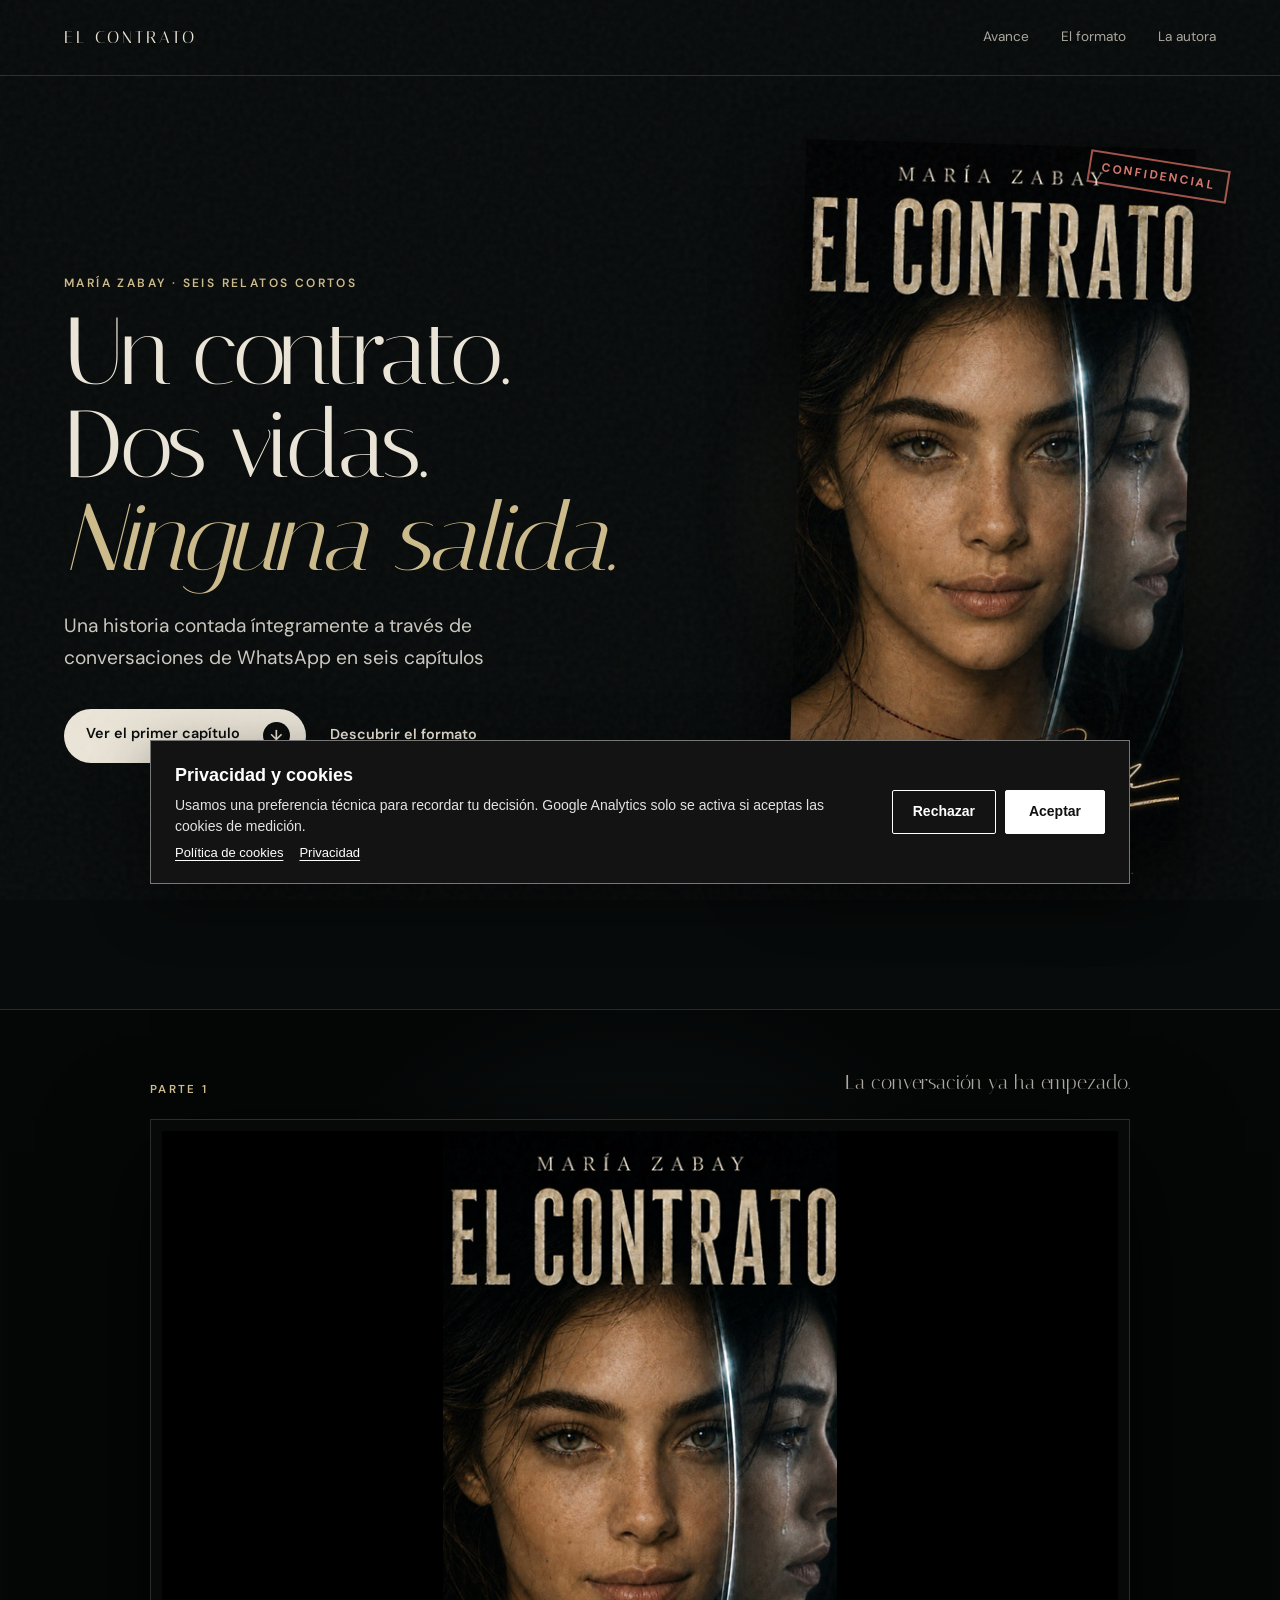
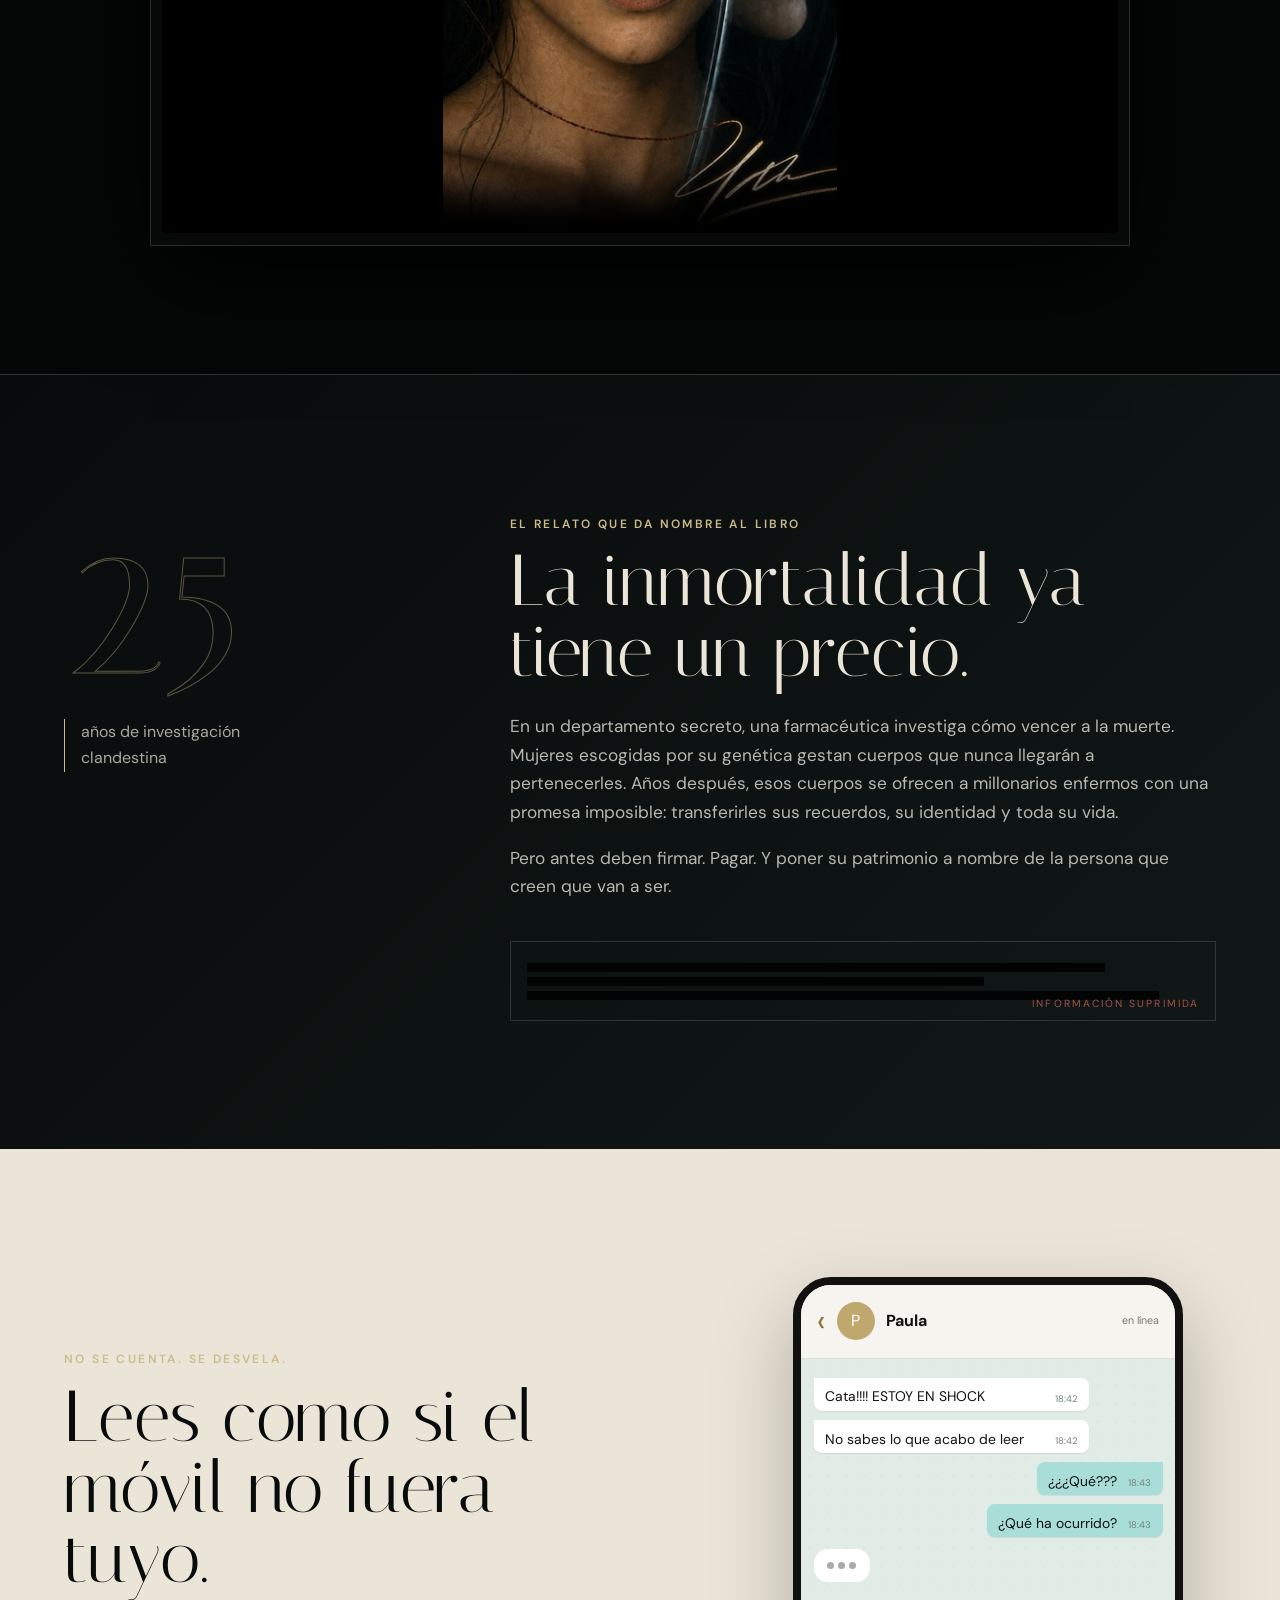
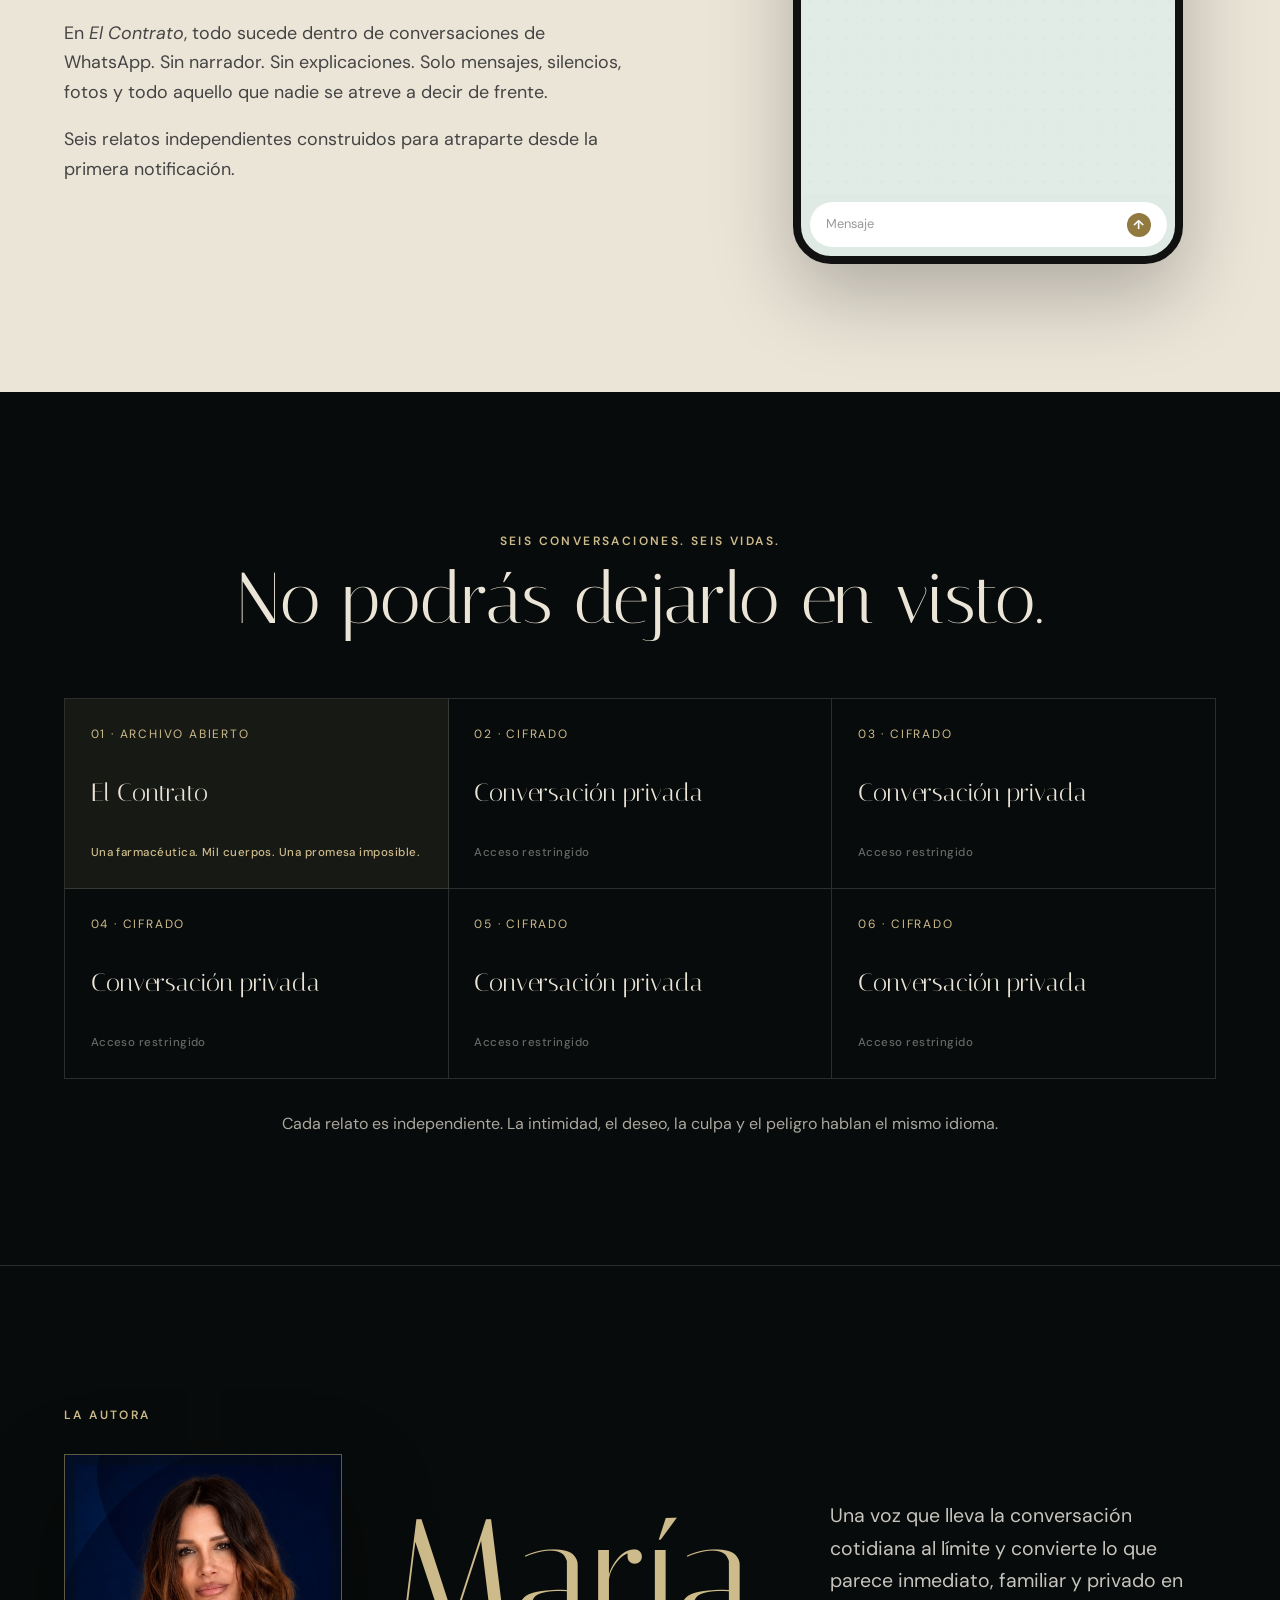
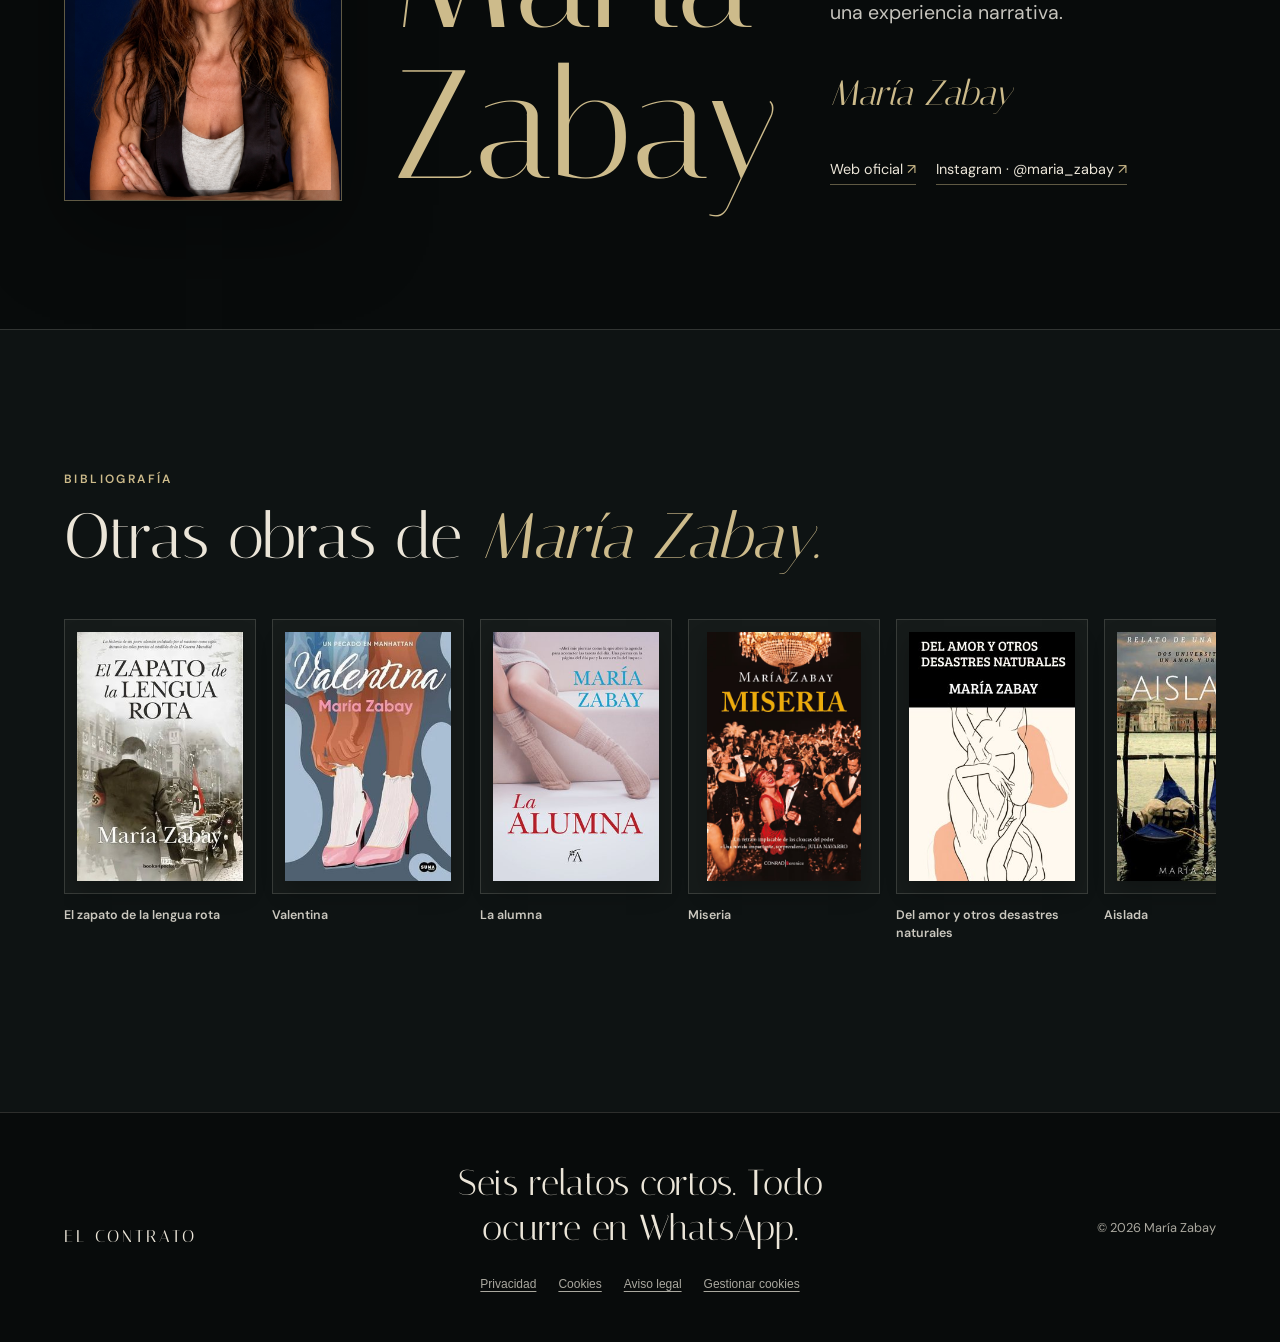
==== commit bd7711e9: "Add files via upload" ====
--- a/index.html
+++ b/index.html
@@ -1,174 +1,162 @@
-<!doctype html>
+<!DOCTYPE html>
+
 <html lang="es">
 <head>
-  <meta charset="utf-8">
-  <meta name="viewport" content="width=device-width, initial-scale=1">
-  <title>El contrato: seis relatos por WhatsApp | María Zabay</title>
-  
-  <meta name="theme-color" content="#080b0b">
-  <link rel="preconnect" href="https://fonts.googleapis.com">
-  <link rel="preconnect" href="https://fonts.gstatic.com" crossorigin>
-  <link href="https://fonts.googleapis.com/css2?family=DM+Sans:wght@400;500;600&family=Italiana&display=swap" rel="stylesheet">
-  <link rel="icon" type="image/svg+xml" href="data:image/svg+xml,%3Csvg xmlns='http://www.w3.org/2000/svg' viewBox='0 0 64 64'%3E%3Crect width='64' height='64' rx='14' fill='%23080b0b'/%3E%3Cpath d='M15 17h34v23H31l-10 8v-8h-6z' fill='none' stroke='%23cdbb8b' stroke-width='4'/%3E%3C/svg%3E">
-  <link rel="stylesheet" href="styles.css">
+<meta charset="utf-8"/>
+<meta content="width=device-width, initial-scale=1" name="viewport"/>
+<title>El contrato: seis relatos por WhatsApp | María Zabay</title>
+<meta content="#080b0b" name="theme-color"/>
+<link href="https://fonts.googleapis.com" rel="preconnect"/>
+<link crossorigin="" href="https://fonts.gstatic.com" rel="preconnect"/>
+<link href="https://fonts.googleapis.com/css2?family=DM+Sans:wght@400;500;600&amp;family=Italiana&amp;display=swap" rel="stylesheet"/>
 
+<link href="styles.css" rel="stylesheet"/>
 <!-- Metadatos SEO y redes sociales -->
-<meta name="description" content="Seis relatos cortos contados íntegramente a través de conversaciones de WhatsApp. Una obra de María Zabay.">
-<meta name="robots" content="index,follow,max-image-preview:large,max-snippet:-1">
-<link rel="canonical" href="https://elcontrato.mariazabay.com/">
-<meta property="og:type" content="book">
-<meta property="og:locale" content="es_ES">
-<meta property="og:site_name" content="El contrato · María Zabay">
-<meta property="og:title" content="El contrato: seis relatos por WhatsApp | María Zabay">
-<meta property="og:description" content="Seis relatos cortos contados íntegramente a través de conversaciones de WhatsApp. Una obra de María Zabay.">
-<meta property="og:url" content="https://elcontrato.mariazabay.com/">
-<meta property="og:image" content="https://elcontrato.mariazabay.com/assets/og-image.jpg">
-<meta property="og:image:secure_url" content="https://elcontrato.mariazabay.com/assets/og-image.jpg">
-<meta property="og:image:type" content="image/jpeg">
-<meta property="og:image:width" content="1200">
-<meta property="og:image:height" content="630">
-<meta property="og:image:alt" content="El contrato, libro de María Zabay">
-<meta name="twitter:card" content="summary_large_image">
-<meta name="twitter:title" content="El contrato: seis relatos por WhatsApp | María Zabay">
-<meta name="twitter:description" content="Seis relatos cortos contados íntegramente a través de conversaciones de WhatsApp. Una obra de María Zabay.">
-<meta name="twitter:image" content="https://elcontrato.mariazabay.com/assets/og-image.jpg">
-<meta name="twitter:image:alt" content="El contrato, de María Zabay">
+<meta content="Seis relatos cortos contados íntegramente a través de conversaciones de WhatsApp. Una obra de María Zabay." name="description"/>
+<meta content="index,follow,max-image-preview:large,max-snippet:-1" name="robots"/>
+<link href="https://elcontrato.mariazabay.com/" rel="canonical"/>
+<meta content="book" property="og:type"/>
+<meta content="es_ES" property="og:locale"/>
+<meta content="El contrato · María Zabay" property="og:site_name"/>
+<meta content="El contrato: seis relatos por WhatsApp | María Zabay" property="og:title"/>
+<meta content="Seis relatos cortos contados íntegramente a través de conversaciones de WhatsApp. Una obra de María Zabay." property="og:description"/>
+<meta content="https://elcontrato.mariazabay.com/" property="og:url"/>
+<meta content="https://elcontrato.mariazabay.com/assets/og-image.jpg" property="og:image"/>
+<meta content="https://elcontrato.mariazabay.com/assets/og-image.jpg" property="og:image:secure_url"/>
+<meta content="image/jpeg" property="og:image:type"/>
+<meta content="1200" property="og:image:width"/>
+<meta content="630" property="og:image:height"/>
+<meta content="El contrato, libro de María Zabay" property="og:image:alt"/>
+<meta content="summary_large_image" name="twitter:card"/>
+<meta content="El contrato: seis relatos por WhatsApp | María Zabay" name="twitter:title"/>
+<meta content="Seis relatos cortos contados íntegramente a través de conversaciones de WhatsApp. Una obra de María Zabay." name="twitter:description"/>
+<meta content="https://elcontrato.mariazabay.com/assets/og-image.jpg" name="twitter:image"/>
+<meta content="El contrato, de María Zabay" name="twitter:image:alt"/>
 <script type="application/ld+json">{"@context":"https://schema.org","@graph":[{"@type":"WebSite","@id":"https://elcontrato.mariazabay.com/#website","name":"El contrato · María Zabay","url":"https://elcontrato.mariazabay.com/","inLanguage":"es"},{"@type":"WebPage","@id":"https://elcontrato.mariazabay.com/#webpage","name":"El contrato: seis relatos por WhatsApp | María Zabay","description":"Seis relatos cortos contados íntegramente a través de conversaciones de WhatsApp. Una obra de María Zabay.","url":"https://elcontrato.mariazabay.com/","inLanguage":"es","isPartOf":{"@id":"https://elcontrato.mariazabay.com/#website"},"mainEntity":{"@id":"https://elcontrato.mariazabay.com/#book"}},{"@type":"Person","@id":"https://www.mariazabay.com/#maria-zabay","name":"María Zabay","url":"https://www.mariazabay.com/"},{"@type":"Book","@id":"https://elcontrato.mariazabay.com/#book","name":"El contrato","author":{"@id":"https://www.mariazabay.com/#maria-zabay"},"url":"https://elcontrato.mariazabay.com/","image":"https://elcontrato.mariazabay.com/cover.png","inLanguage":"es","description":"Seis relatos cortos contados íntegramente a través de conversaciones de WhatsApp. Una obra de María Zabay."}]}</script>
-
-<link rel="stylesheet" href="assets/site-consent.css">
-<script defer src="assets/site-consent.js" data-root=""></script>
-</head>
+<link href="assets/site-consent.css" rel="stylesheet"/>
+<script data-root="" defer="" src="assets/site-consent.js"></script>
+<link href="assets/favicon.svg" rel="icon" type="image/svg+xml"/><link href="assets/favicon-32.png" rel="icon" sizes="32x32" type="image/png"/><link href="assets/favicon-48.png" rel="icon" sizes="48x48" type="image/png"/><link href="assets/apple-touch-icon.png" rel="apple-touch-icon" sizes="180x180"/></head>
 <body>
-  <header class="topbar">
-    <a class="brand" href="#inicio" aria-label="El Contrato, inicio">EL CONTRATO</a>
-    <nav aria-label="Navegación principal">
-      <a href="#avance">Avance</a>
-      <a href="#formato">El formato</a>
-      <a href="#autora">La autora</a>
-    </nav>
-  </header>
-
-  <main>
-    <section class="hero classified" id="inicio">
-      <div class="hero-copy reveal">
-        <p class="eyebrow">MARÍA ZABAY · SEIS RELATOS CORTOS</p>
-        <h1>Un contrato.<br>Dos vidas.<br><em>Ninguna salida.</em></h1>
-        <p class="intro">Una historia contada íntegramente a través de conversaciones de WhatsApp en seis capítulos</p>
-        <div class="actions">
-          <a class="button primary" href="#avance">Ver el primer capítulo <span>↓</span></a>
-          <a class="button text" href="#formato">Descubrir el formato</a>
-        </div>
-      </div>
-      <figure class="cover-wrap reveal">
-        <span class="stamp">CONFIDENCIAL</span>
-        <div class="halo"></div>
-        <img src="cover.png" alt="Portada de El Contrato, de María Zabay">
-        <figcaption>Una nueva forma de entrar en una historia.</figcaption>
-      </figure>
-    </section>
-
-    <section class="trailer trailer-first" id="avance" aria-label="Comienzo de El Contrato">
-      <div class="video-label reveal"><span>PARTE 1</span><p>La conversación ya ha empezado.</p></div>
-      <div class="video-frame reveal">
-        <video controls playsinline preload="metadata" poster="cover.png">
-          <source src="trailer.mp4" type="video/mp4">
+<header class="topbar">
+<a aria-label="El Contrato, inicio" class="brand" href="#inicio">EL CONTRATO</a>
+<nav aria-label="Navegación principal">
+<a href="#avance">Avance</a>
+<a href="#formato">El formato</a>
+<a href="#autora">La autora</a>
+</nav>
+</header>
+<main>
+<section class="hero classified" id="inicio">
+<div class="hero-copy reveal">
+<p class="eyebrow">MARÍA ZABAY · SEIS RELATOS CORTOS</p>
+<h1>Un contrato.<br/>Dos vidas.<br/><em>Ninguna salida.</em></h1>
+<p class="intro">Una historia contada íntegramente a través de conversaciones de WhatsApp en seis capítulos</p>
+<div class="actions">
+<a class="button primary" href="#avance">Ver el primer capítulo <span>↓</span></a>
+<a class="button text" href="#formato">Descubrir el formato</a>
+</div>
+</div>
+<figure class="cover-wrap reveal">
+<span class="stamp">CONFIDENCIAL</span>
+<div class="halo"></div>
+<img alt="Portada de El Contrato, de María Zabay" src="cover.png"/>
+<figcaption>Una nueva forma de entrar en una historia.</figcaption>
+</figure>
+</section>
+<section aria-label="Comienzo de El Contrato" class="trailer trailer-first" id="avance">
+<div class="video-label reveal"><span>PARTE 1</span><p>La conversación ya ha empezado.</p></div>
+<div class="video-frame reveal">
+<video controls="" playsinline="" poster="cover.png" preload="metadata">
+<source src="trailer.mp4" type="video/mp4"/>
           Tu navegador no puede reproducir este vídeo.
         </video>
-      </div>
-    </section>
-
-    <section class="secret" aria-labelledby="secret-title">
-      <div class="secret-index reveal"><span>25</span><p>años de investigación clandestina</p></div>
-      <div class="secret-copy reveal">
-        <p class="eyebrow">EL RELATO QUE DA NOMBRE AL LIBRO</p>
-        <h2 id="secret-title">La inmortalidad ya tiene un precio.</h2>
-        <p>En un departamento secreto, una farmacéutica investiga cómo vencer a la muerte. Mujeres escogidas por su genética gestan cuerpos que nunca llegarán a pertenecerles. Años después, esos cuerpos se ofrecen a millonarios enfermos con una promesa imposible: transferirles sus recuerdos, su identidad y toda su vida.</p>
-        <p>Pero antes deben firmar. Pagar. Y poner su patrimonio a nombre de la persona que creen que van a ser.</p>
-        <div class="redaction" aria-label="Información clasificada"><i></i><i></i><i></i><span>INFORMACIÓN SUPRIMIDA</span></div>
-      </div>
-    </section>
-
-    <section class="format" id="formato">
-      <div class="section-copy reveal">
-        <p class="eyebrow">NO SE CUENTA. SE DESVELA.</p>
-        <h2>Lees como si el móvil no fuera tuyo.</h2>
-        <p>En <em>El Contrato</em>, todo sucede dentro de conversaciones de WhatsApp. Sin narrador. Sin explicaciones. Solo mensajes, silencios, fotos y todo aquello que nadie se atreve a decir de frente.</p>
-        <p>Seis relatos independientes construidos para atraparte desde la primera notificación.</p>
-      </div>
-
-      <div class="phone reveal" aria-label="Ejemplo de una conversación de El Contrato">
-        <div class="phone-head"><span class="back">‹</span><span class="avatar">P</span><strong>Paula</strong><span class="online">en línea</span></div>
-        <div class="chat">
-          <div class="message received">Cata!!!! ESTOY EN SHOCK <time>18:42</time></div>
-          <div class="message received">No sabes lo que acabo de leer <time>18:42</time></div>
-          <div class="message sent">¿¿¿Qué??? <time>18:43</time></div>
-          <div class="message sent">¿Qué ha ocurrido? <time>18:43</time></div>
-          <div class="typing" aria-label="Paula está escribiendo"><i></i><i></i><i></i></div>
-        </div>
-        <div class="composer"><span>Mensaje</span><b>↑</b></div>
-      </div>
-    </section>
-
-    <section class="stories" aria-labelledby="stories-title">
-      <div class="stories-head reveal">
-        <p class="eyebrow">SEIS CONVERSACIONES. SEIS VIDAS.</p>
-        <h2 id="stories-title">No podrás dejarlo en visto.</h2>
-      </div>
-      <div class="story-grid reveal">
-        <article class="active-thread"><span>01 · ARCHIVO ABIERTO</span><p>El Contrato</p><b>Una farmacéutica. Mil cuerpos. Una promesa imposible.</b></article>
-        <article><span>02 · CIFRADO</span><p>Conversación privada</p><b>Acceso restringido</b></article>
-        <article><span>03 · CIFRADO</span><p>Conversación privada</p><b>Acceso restringido</b></article>
-        <article><span>04 · CIFRADO</span><p>Conversación privada</p><b>Acceso restringido</b></article>
-        <article><span>05 · CIFRADO</span><p>Conversación privada</p><b>Acceso restringido</b></article>
-        <article><span>06 · CIFRADO</span><p>Conversación privada</p><b>Acceso restringido</b></article>
-      </div>
-      <p class="truth-note">Cada relato es independiente. La intimidad, el deseo, la culpa y el peligro hablan el mismo idioma.</p>
-    </section>
-
-    <section class="author" id="autora">
-      <p class="eyebrow reveal">LA AUTORA</p>
-      <div class="author-row reveal">
-        <figure class="author-photo">
-          <img src="maria-zabay.jpeg" alt="Retrato de María Zabay">
-        </figure>
-        <h2>María<br>Zabay</h2>
-        <div>
-          <p>Una voz que lleva la conversación cotidiana al límite y convierte lo que parece inmediato, familiar y privado en una experiencia narrativa.</p>
-          <p class="signature">María Zabay</p>
-          <div class="author-links">
-            <a href="https://www.mariazabay.com/" rel="noopener" target="_blank">Web oficial <span>↗</span></a>
-            <a href="https://www.instagram.com/maria_zabay/" rel="noopener" target="_blank">Instagram · @maria_zabay <span>↗</span></a>
-          </div>
-        </div>
-      </div>
-    </section>
-
-    <section class="other-books" aria-labelledby="other-books-title">
-      <p class="eyebrow">BIBLIOGRAFÍA</p>
-      <h2 id="other-books-title">Otras obras de <em>María Zabay.</em></h2>
-      <div class="book-shelf" role="list" aria-label="Otras obras de la autora">
-        <div class="shelf-book" role="listitem"><div class="shelf-cover"><img src="assets/libros/el-zapato-de-la-lengua-rota.jpg" alt="Portada de El zapato de la lengua rota" loading="lazy"></div><p>El zapato de la lengua rota</p></div>
-        <div class="shelf-book" role="listitem"><a class="shelf-link" href="https://valentina.mariazabay.com/" target="_blank" rel="noopener noreferrer" aria-label="Visitar la web de Valentina"><div class="shelf-cover"><img src="assets/libros/valentina-bibliografia.jpg" alt="Portada de Valentina" loading="lazy"></div><p>Valentina</p></a></div>
-        <div class="shelf-book" role="listitem"><div class="shelf-cover"><img src="assets/libros/la-alumna.jpg" alt="Portada de La alumna" loading="lazy"></div><p>La alumna</p></div>
-        <div class="shelf-book" role="listitem"><a class="shelf-link" href="https://miseria.mariazabay.com/" target="_blank" rel="noopener noreferrer" aria-label="Visitar la web de Miseria"><div class="shelf-cover"><img src="assets/libros/miseria.jpg" alt="Portada de Miseria" loading="lazy"></div><p>Miseria</p></a></div>
-        <div class="shelf-book" role="listitem"><div class="shelf-cover"><img src="assets/libros/el-amor-y-otros-desastres-naturales.jpg" alt="Portada de El amor y otros desastres naturales" loading="lazy"></div><p>El amor y otros desastres naturales</p></div>
-        <div class="shelf-book" role="listitem"><div class="shelf-cover"><img src="assets/libros/aislada.jpg" alt="Portada de Aislada" loading="lazy"></div><p>Aislada</p></div>
-        <div class="shelf-book" role="listitem"><div class="shelf-cover"><img src="assets/libros/manhattan.jpg" alt="Portada de Manhattan" loading="lazy"></div><p>Manhattan</p></div>
-        <div class="shelf-book" role="listitem"><div class="shelf-cover"><img src="assets/libros/diosas-de-papel.jpg" alt="Portada de Diosas de papel" loading="lazy"></div><p>Diosas de papel</p></div>
-        <div class="shelf-book" role="listitem"><div class="shelf-cover"><img src="assets/libros/breve-historia-de-la-especie-humana.jpg" alt="Portada de Breve historia de la especie humana" loading="lazy"></div><p>Breve historia de la especie humana</p></div>
-        <div class="shelf-book" role="listitem"><div class="shelf-cover"><img src="assets/libros/un-viaje-al-exito.jpg" alt="Portada de Un viaje al éxito" loading="lazy"></div><p>Un viaje al éxito</p></div>
-        <div class="shelf-book" role="listitem"><div class="shelf-cover"><img src="assets/libros/liderar-con-la-palabra.jpg" alt="Portada de Liderar con la palabra" loading="lazy"></div><p>Liderar con la palabra</p></div>
-        <div class="shelf-book" role="listitem"><div class="shelf-cover"><img src="assets/libros/todos-contra-el-bullying.jpg" alt="Portada de Todos contra el bullying" loading="lazy"></div><p>Todos contra el bullying</p></div>
-      </div>
-    </section>
-  </main>
-
-  <footer>
-    <a class="brand" href="#inicio">EL CONTRATO</a>
-    <p class="footer-tagline">Seis relatos cortos. Todo ocurre en WhatsApp.</p>
-    <p class="copyright">© <span id="year"></span> María Zabay</p>
-  <nav class="mz-footer-legal" aria-label="Información legal"><a href="politica-de-privacidad.html">Privacidad</a><a href="politica-de-cookies.html">Cookies</a><a href="aviso-legal.html">Aviso legal</a><a href="#cookie-preferences" data-mz-cookie-settings>Gestionar cookies</a></nav></footer>
-
-  <script src="script.js"></script>
+</div>
+</section>
+<section aria-labelledby="secret-title" class="secret">
+<div class="secret-index reveal"><span>25</span><p>años de investigación clandestina</p></div>
+<div class="secret-copy reveal">
+<p class="eyebrow">EL RELATO QUE DA NOMBRE AL LIBRO</p>
+<h2 id="secret-title">La inmortalidad ya tiene un precio.</h2>
+<p>En un departamento secreto, una farmacéutica investiga cómo vencer a la muerte. Mujeres escogidas por su genética gestan cuerpos que nunca llegarán a pertenecerles. Años después, esos cuerpos se ofrecen a millonarios enfermos con una promesa imposible: transferirles sus recuerdos, su identidad y toda su vida.</p>
+<p>Pero antes deben firmar. Pagar. Y poner su patrimonio a nombre de la persona que creen que van a ser.</p>
+<div aria-label="Información clasificada" class="redaction"><i></i><i></i><i></i><span>INFORMACIÓN SUPRIMIDA</span></div>
+</div>
+</section>
+<section class="format" id="formato">
+<div class="section-copy reveal">
+<p class="eyebrow">NO SE CUENTA. SE DESVELA.</p>
+<h2>Lees como si el móvil no fuera tuyo.</h2>
+<p>En <em>El Contrato</em>, todo sucede dentro de conversaciones de WhatsApp. Sin narrador. Sin explicaciones. Solo mensajes, silencios, fotos y todo aquello que nadie se atreve a decir de frente.</p>
+<p>Seis relatos independientes construidos para atraparte desde la primera notificación.</p>
+</div>
+<div aria-label="Ejemplo de una conversación de El Contrato" class="phone reveal">
+<div class="phone-head"><span class="back">‹</span><span class="avatar">P</span><strong>Paula</strong><span class="online">en línea</span></div>
+<div class="chat">
+<div class="message received">Cata!!!! ESTOY EN SHOCK <time>18:42</time></div>
+<div class="message received">No sabes lo que acabo de leer <time>18:42</time></div>
+<div class="message sent">¿¿¿Qué??? <time>18:43</time></div>
+<div class="message sent">¿Qué ha ocurrido? <time>18:43</time></div>
+<div aria-label="Paula está escribiendo" class="typing"><i></i><i></i><i></i></div>
+</div>
+<div class="composer"><span>Mensaje</span><b>↑</b></div>
+</div>
+</section>
+<section aria-labelledby="stories-title" class="stories">
+<div class="stories-head reveal">
+<p class="eyebrow">SEIS CONVERSACIONES. SEIS VIDAS.</p>
+<h2 id="stories-title">No podrás dejarlo en visto.</h2>
+</div>
+<div class="story-grid reveal">
+<article class="active-thread"><span>01 · ARCHIVO ABIERTO</span><p>El Contrato</p><b>Una farmacéutica. Mil cuerpos. Una promesa imposible.</b></article>
+<article><span>02 · CIFRADO</span><p>Conversación privada</p><b>Acceso restringido</b></article>
+<article><span>03 · CIFRADO</span><p>Conversación privada</p><b>Acceso restringido</b></article>
+<article><span>04 · CIFRADO</span><p>Conversación privada</p><b>Acceso restringido</b></article>
+<article><span>05 · CIFRADO</span><p>Conversación privada</p><b>Acceso restringido</b></article>
+<article><span>06 · CIFRADO</span><p>Conversación privada</p><b>Acceso restringido</b></article>
+</div>
+<p class="truth-note">Cada relato es independiente. La intimidad, el deseo, la culpa y el peligro hablan el mismo idioma.</p>
+</section>
+<section class="author" id="autora">
+<p class="eyebrow reveal">LA AUTORA</p>
+<div class="author-row reveal">
+<figure class="author-photo">
+<img alt="Retrato de María Zabay" src="maria-zabay.jpeg"/>
+</figure>
+<h2>María<br/>Zabay</h2>
+<div>
+<p>Una voz que lleva la conversación cotidiana al límite y convierte lo que parece inmediato, familiar y privado en una experiencia narrativa.</p>
+<p class="signature">María Zabay</p>
+<div class="author-links">
+<a href="https://www.mariazabay.com/" rel="noopener" target="_blank">Web oficial <span>↗</span></a>
+<a href="https://www.instagram.com/maria_zabay/" rel="noopener" target="_blank">Instagram · @maria_zabay <span>↗</span></a>
+</div>
+</div>
+</div>
+</section>
+<section aria-labelledby="other-books-title" class="other-books">
+<p class="eyebrow">BIBLIOGRAFÍA</p>
+<h2 id="other-books-title">Otras obras de <em>María Zabay.</em></h2>
+<div aria-label="Otras obras de la autora" class="book-shelf" role="list">
+<div class="shelf-book" role="listitem"><a aria-label="Visitar El zapato de la lengua rota" class="shelf-link" href="https://elzapato.mariazabay.com/" rel="noopener noreferrer" target="_blank"><div class="shelf-cover"><img alt="Portada de El zapato de la lengua rota" loading="lazy" src="assets/libros/el-zapato-de-la-lengua-rota.jpg"/></div><p>El zapato de la lengua rota</p></a></div>
+<div class="shelf-book" role="listitem"><a aria-label="Visitar la web de Valentina" class="shelf-link" href="https://valentina.mariazabay.com/" rel="noopener noreferrer" target="_blank"><div class="shelf-cover"><img alt="Portada de Valentina" loading="lazy" src="assets/libros/valentina-bibliografia.jpg"/></div><p>Valentina</p></a></div>
+<div class="shelf-book" role="listitem"><a aria-label="Visitar La alumna" class="shelf-link" href="https://laalumna.mariazabay.com/" rel="noopener noreferrer" target="_blank"><div class="shelf-cover"><img alt="Portada de La alumna" loading="lazy" src="assets/libros/la-alumna.jpg"/></div><p>La alumna</p></a></div>
+<div class="shelf-book" role="listitem"><a aria-label="Visitar la web de Miseria" class="shelf-link" href="https://miseria.mariazabay.com/" rel="noopener noreferrer" target="_blank"><div class="shelf-cover"><img alt="Portada de Miseria" loading="lazy" src="assets/libros/miseria.jpg"/></div><p>Miseria</p></a></div>
+<div class="shelf-book" role="listitem"><a aria-label="Visitar Del amor y otros desastres naturales" class="shelf-link" href="https://delamor.mariazabay.com/" rel="noopener noreferrer" target="_blank"><div class="shelf-cover"><img alt="Portada de Del amor y otros desastres naturales" loading="lazy" src="assets/libros/el-amor-y-otros-desastres-naturales.jpg"/></div><p>Del amor y otros desastres naturales</p></a></div>
+<div class="shelf-book" role="listitem"><a aria-label="Visitar Aislada" class="shelf-link" href="https://www.mariazabay.com/#libros" rel="noopener noreferrer" target="_blank"><div class="shelf-cover"><img alt="Portada de Aislada" loading="lazy" src="assets/libros/aislada.jpg"/></div><p>Aislada</p></a></div>
+<div class="shelf-book" role="listitem"><a aria-label="Visitar Manhattan" class="shelf-link" href="https://www.machadolibros.com/libro/manhattan-y-otros-relatos-eroticos-escritos-por-mujeres_584311" rel="noopener noreferrer" target="_blank"><div class="shelf-cover"><img alt="Portada de Manhattan" loading="lazy" src="assets/libros/manhattan.jpg"/></div><p>Manhattan</p></a></div>
+<div class="shelf-book" role="listitem"><a aria-label="Visitar Diosas de papel" class="shelf-link" href="https://www.mariazabay.com/#libros" rel="noopener noreferrer" target="_blank"><div class="shelf-cover"><img alt="Portada de Diosas de papel" loading="lazy" src="assets/libros/diosas-de-papel.jpg"/></div><p>Diosas de papel</p></a></div>
+<div class="shelf-book" role="listitem"><a aria-label="Visitar Breve historia de la especie humana" class="shelf-link" href="https://www.casadellibro.com/libro-breve-historia-de-la-especie-humana/9788418952623/12795925" rel="noopener noreferrer" target="_blank"><div class="shelf-cover"><img alt="Portada de Breve historia de la especie humana" loading="lazy" src="assets/libros/breve-historia-de-la-especie-humana.jpg"/></div><p>Breve historia de la especie humana</p></a></div>
+<div class="shelf-book" role="listitem"><a aria-label="Visitar Un viaje al éxito" class="shelf-link" href="https://www.mariazabay.com/#libros" rel="noopener noreferrer" target="_blank"><div class="shelf-cover"><img alt="Portada de Un viaje al éxito" loading="lazy" src="assets/libros/un-viaje-al-exito.jpg"/></div><p>Un viaje al éxito</p></a></div>
+<div class="shelf-book" role="listitem"><a aria-label="Visitar Liderar con la palabra" class="shelf-link" href="https://www.casadellibro.com/libro-liderar-con-la-palabra-las-diez-claves-para-convencer-y-triunfar/9788418089688/11215265" rel="noopener noreferrer" target="_blank"><div class="shelf-cover"><img alt="Portada de Liderar con la palabra" loading="lazy" src="assets/libros/liderar-con-la-palabra.jpg"/></div><p>Liderar con la palabra</p></a></div>
+<div class="shelf-book" role="listitem"><a aria-label="Visitar Todos contra el bullying" class="shelf-link" href="https://www.mariazabay.com/#libros" rel="noopener noreferrer" target="_blank"><div class="shelf-cover"><img alt="Portada de Todos contra el bullying" loading="lazy" src="assets/libros/todos-contra-el-bullying.jpg"/></div><p>Todos contra el bullying</p></a></div>
+<div class="shelf-book" role="listitem"><a aria-label="Visitar la web de El contrato" class="shelf-link" href="https://elcontrato.mariazabay.com/" rel="noopener noreferrer" target="_blank"><div class="shelf-cover"><img alt="Portada de El contrato" loading="lazy" src="cover.png"/></div><p>El contrato</p></a></div></div>
+</section>
+</main>
+<footer>
+<a class="brand" href="#inicio">EL CONTRATO</a>
+<p class="footer-tagline">Seis relatos cortos. Todo ocurre en WhatsApp.</p>
+<p class="copyright">© <span id="year"></span> María Zabay</p>
+<nav aria-label="Información legal" class="mz-footer-legal"><a href="politica-de-privacidad.html">Privacidad</a><a href="politica-de-cookies.html">Cookies</a><a href="aviso-legal.html">Aviso legal</a><a data-mz-cookie-settings="" href="#cookie-preferences">Gestionar cookies</a></nav></footer>
+<script src="script.js"></script>
 </body>
 </html>
